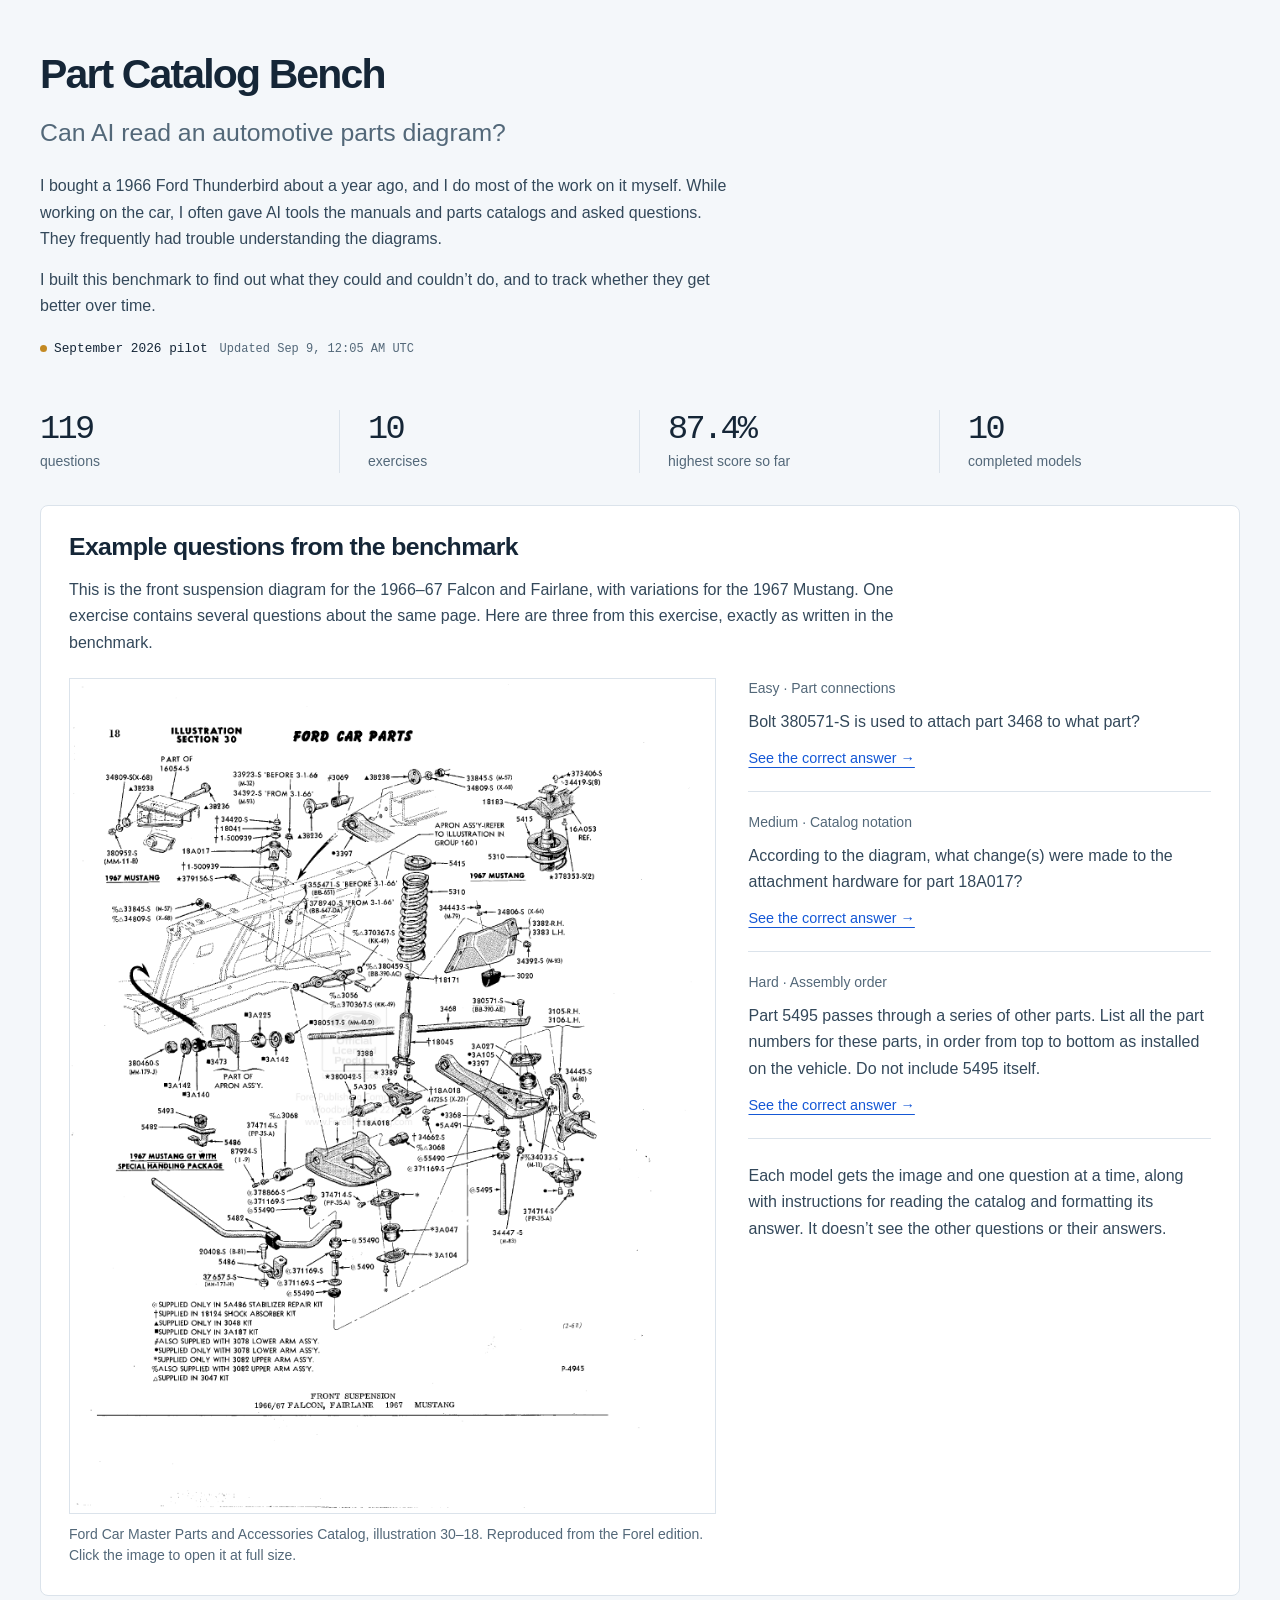
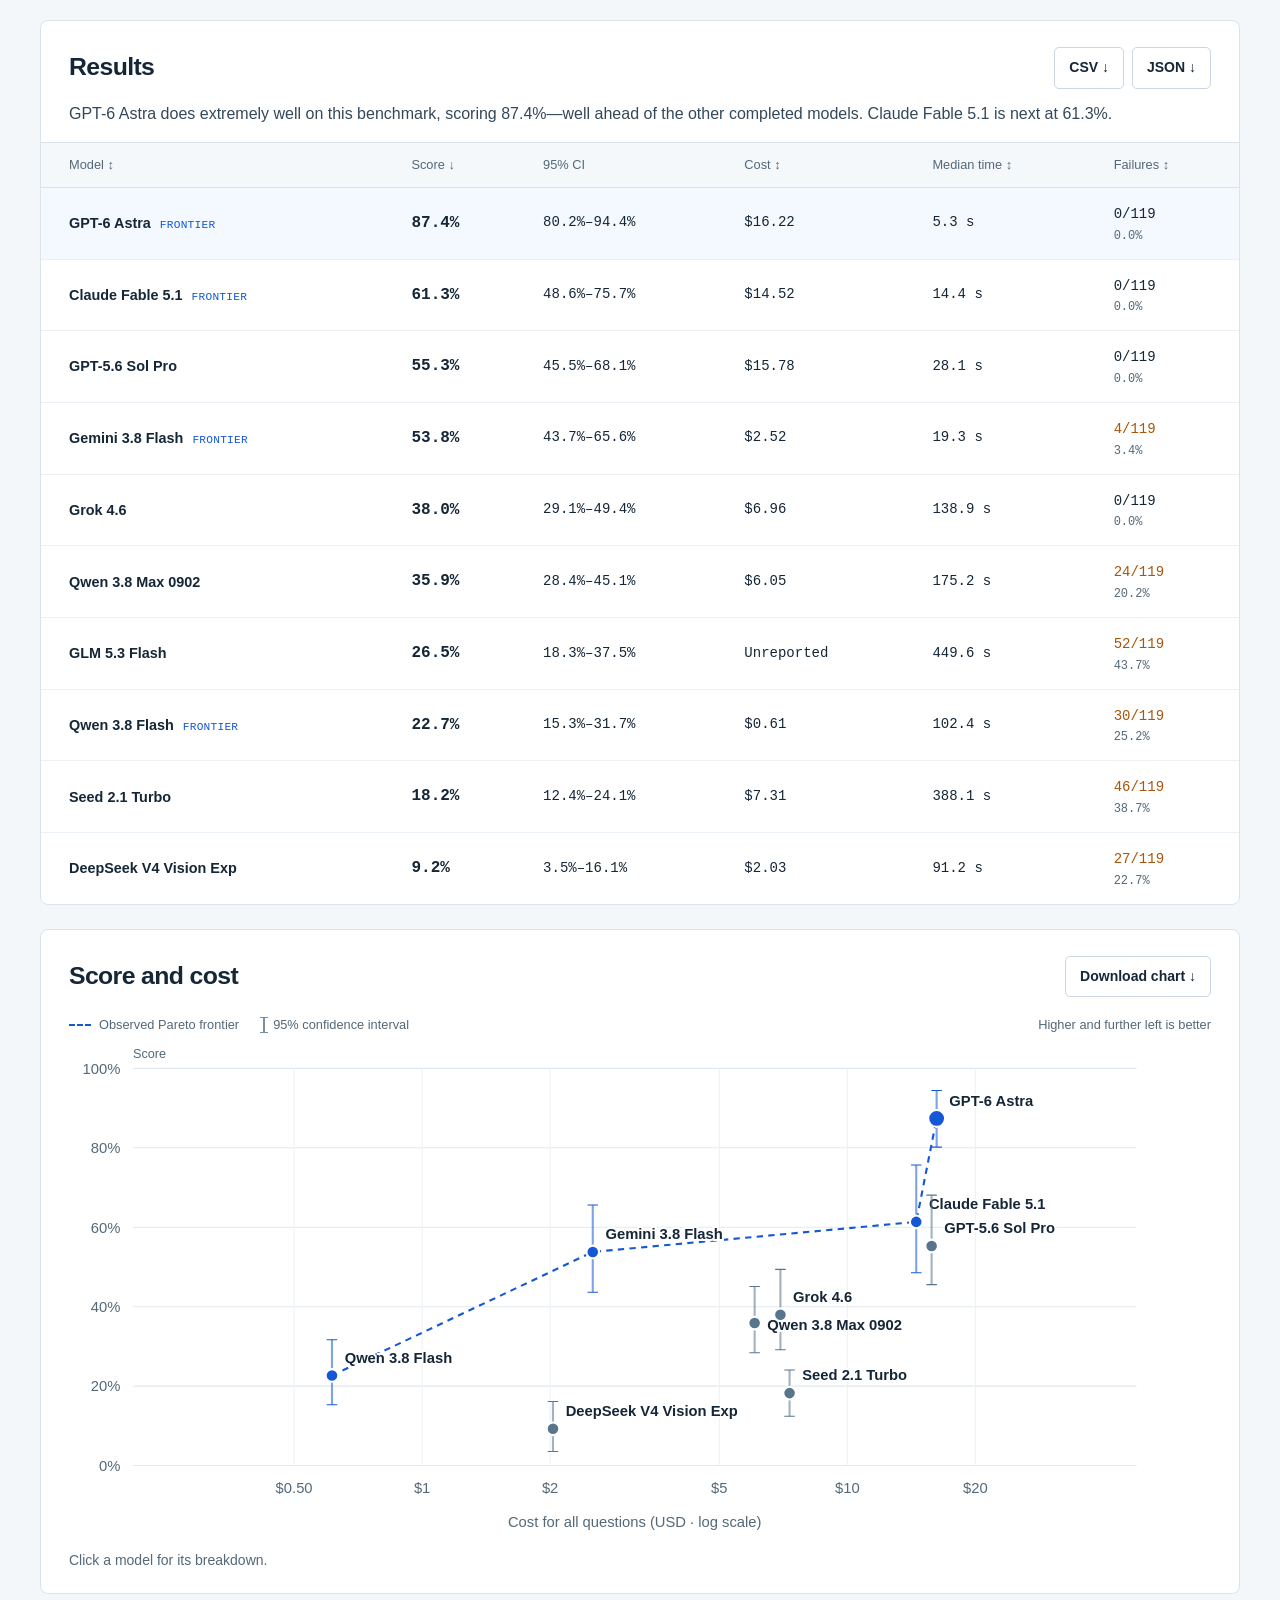
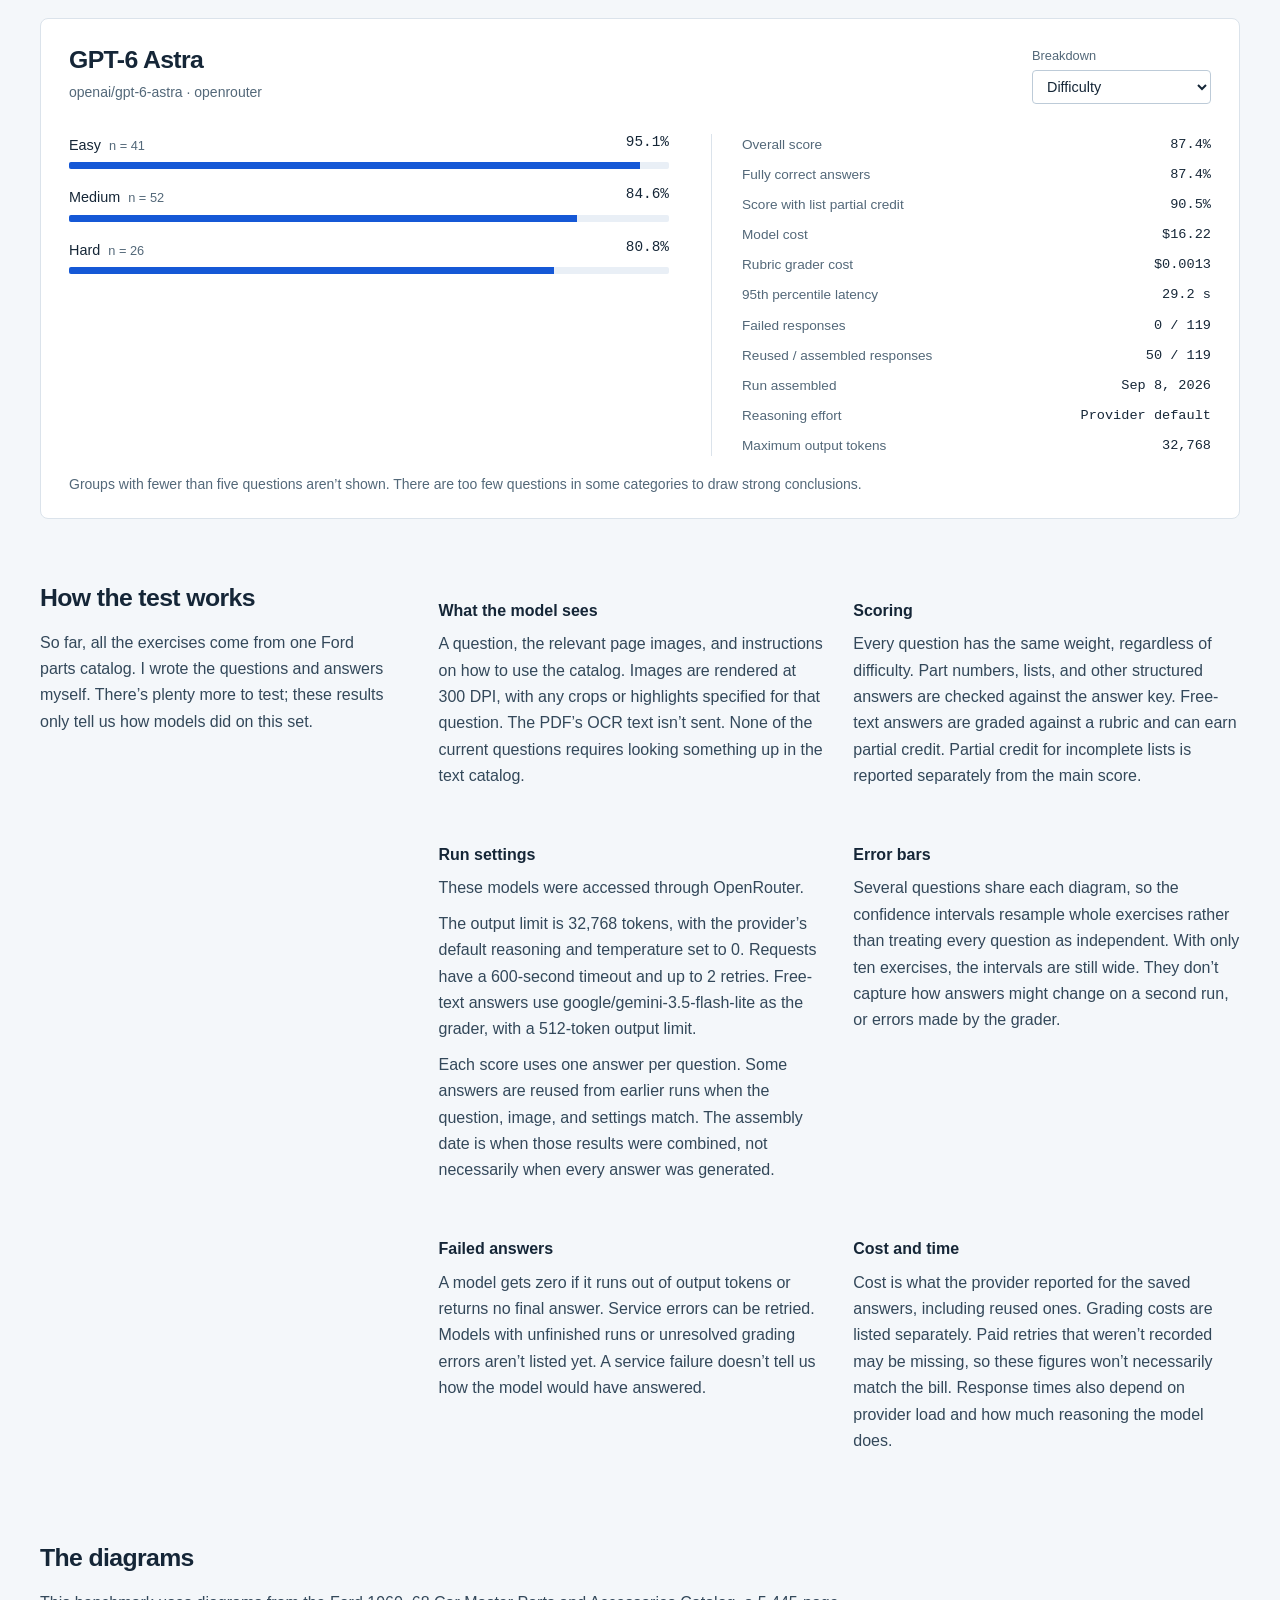
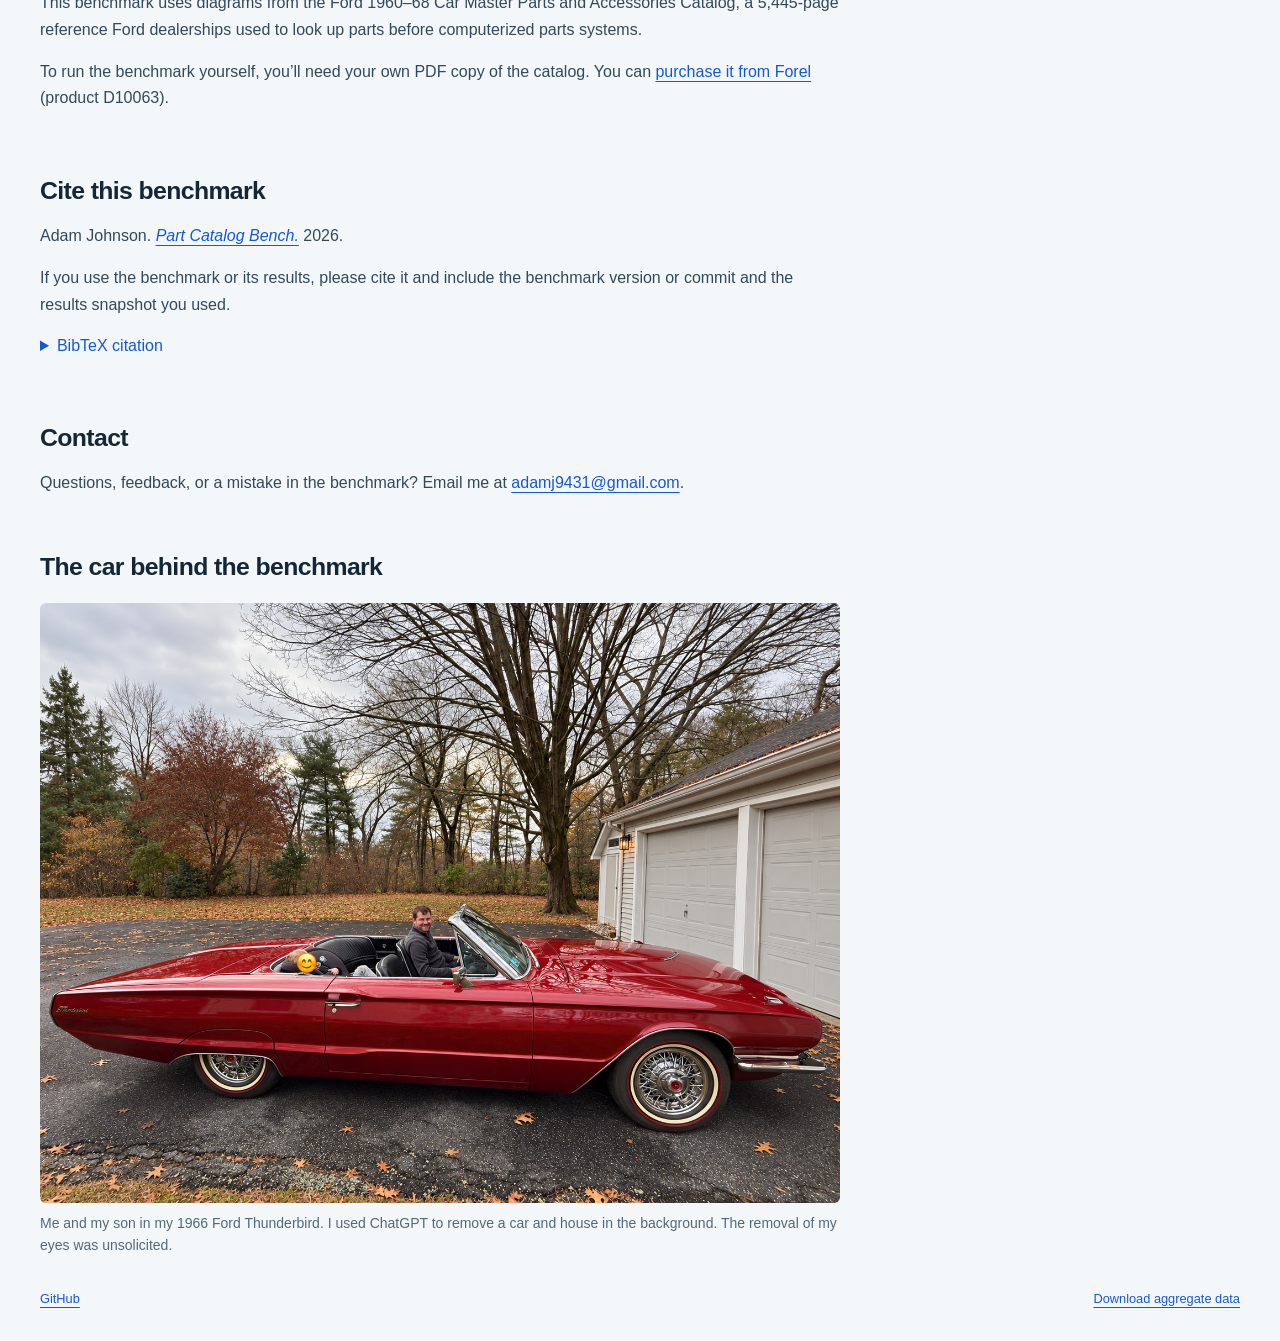
==== site/index.html @ f0381966 "Initial public-safe benchmark, three-question demo, and results site" ====
<!doctype html>
<html lang="en">
<head>
  <meta charset="utf-8">
  <meta name="viewport" content="width=device-width, initial-scale=1">
  <meta name="description" content="Part Catalog Bench measures how AI models interpret automotive parts illustrations. Compare accuracy, cost, reliability, and reasoning skills.">
  <meta name="color-scheme" content="light">
  <title>Part Catalog Bench — Results</title>
  <meta property="og:type" content="website">
  <meta property="og:site_name" content="Part Catalog Bench">
  <meta property="og:title" content="Part Catalog Bench — AI diagram understanding">
  <meta property="og:description" content="How well can AI read automotive parts diagrams? Compare benchmark scores and costs.">
  <meta property="og:url" content="https://adamj9431.github.io/part-catalog-bench/">
  <meta property="og:image" content="https://adamj9431.github.io/part-catalog-bench/data/pareto-preview.png">
  <meta property="og:image:type" content="image/png">
  <meta property="og:image:width" content="1200">
  <meta property="og:image:height" content="630">
  <meta property="og:image:alt" content="Pareto chart comparing model scores and evaluation costs on Part Catalog Bench, with 95% confidence intervals.">
  <meta name="twitter:card" content="summary_large_image">
  <meta name="twitter:title" content="Part Catalog Bench — AI diagram understanding">
  <meta name="twitter:description" content="Compare AI performance on automotive parts diagrams.">
  <meta name="twitter:image" content="https://adamj9431.github.io/part-catalog-bench/data/pareto-preview.png">
  <meta name="twitter:image:alt" content="Pareto chart comparing benchmark scores and costs, with 95% confidence intervals.">
  <link rel="stylesheet" href="styles.css">
  <script src="app.js" defer></script>
</head>
<body>
  <a class="skip" href="#results">Skip to results</a>
  <main class="wrap">
    <section id="about" class="intro" aria-labelledby="title">
      <div><h1 id="title">Part Catalog Bench</h1>
      <p class="intro-subtitle">Can AI read an automotive parts diagram?</p>
      <p class="lede">I bought a 1966 Ford Thunderbird about a year ago, and I do most of the work on it myself. While working on the car, I often gave AI tools the manuals and parts catalogs and asked questions. They frequently had trouble understanding the diagrams.</p>
      <p class="lede">I built this benchmark to find out what they could and couldn’t do, and to track whether they get better over time.</p>
      <div class="release-stamp"><span class="status-dot"></span><span id="release">Pilot evaluation</span><small id="exported">Loading results…</small></div>
      </div>
    </section>
    <div id="load-error" class="error" role="alert" hidden></div>
    <noscript><p class="error">Enable JavaScript to explore the results, or <a href="data/results.csv">download the aggregate CSV</a>.</p></noscript>
    <section class="stats" aria-label="Evaluation overview">
      <div><span id="n-questions">—</span><p>questions</p></div>
      <div><span id="n-exercises">—</span><p>exercises</p></div>
      <div><span id="best-score">—</span><p>highest score so far</p></div>
      <div><span id="n-models">—</span><p>completed models</p></div>
    </section>
    <section id="example" class="panel example" aria-labelledby="example-title">
      <div class="section-top"><h2 id="example-title">Example questions from the benchmark</h2></div>
      <p class="example-intro">This is the front suspension diagram for the 1966–67 Falcon and Fairlane, with variations for the 1967 Mustang. One exercise contains several questions about the same page. Here are three from this exercise, exactly as written in the benchmark.</p>
      <div class="example-grid">
        <figure>
          <a href="assets/falcon-suspension.png" target="_blank" rel="noopener"><img src="assets/falcon-suspension.png" alt="Ford illustration 30–18: an exploded front suspension diagram with part-number labels, hardware changes, and separate Mustang details. Open the full-size image to read the labels." width="1538" height="1986"></a>
          <figcaption>Ford Car Master Parts and Accessories Catalog, illustration 30–18. Reproduced from the Forel edition. Click the image to open it at full size.</figcaption>
        </figure>
        <div class="example-questions">
          <article><p class="question-label">Easy · Part connections</p><p class="example-question" data-example-question="q06">Bolt 380571-S is used to attach part 3468 to what part?</p><a class="answer-link" href="answer.html?example=attachment">See the correct answer →</a></article>
          <article><p class="question-label">Medium · Catalog notation</p><p class="example-question" data-example-question="q02">According to the diagram, what change(s) were made to the attachment hardware for part 18A017?</p><a class="answer-link" href="answer.html?example=hardware">See the correct answer →</a></article>
          <article><p class="question-label">Hard · Assembly order</p><p class="example-question" data-example-question="q01">Part 5495 passes through a series of other parts. List all the part numbers for these parts, in order from top to bottom as installed on the vehicle. Do not include 5495 itself.</p><a class="answer-link" href="answer.html?example=assembly">See the correct answer →</a></article>
          <p class="example-note">Each model gets the image and one question at a time, along with instructions for reading the catalog and formatting its answer. It doesn’t see the other questions or their answers.</p>
        </div>
      </div>
    </section>
    <section id="results" class="panel" aria-labelledby="results-title">
      <div class="section-top"><div><h2 id="results-title">Results</h2></div><div class="downloads"><a class="button" href="data/results.csv" download>CSV ↓</a><a class="button" href="data/results.json" download>JSON ↓</a></div></div>
      <p class="caption table-help">GPT-6 Astra does extremely well on this benchmark, scoring 87.4%—well ahead of the other completed models. Claude Fable 5.1 is next at 61.3%.</p>
      <div class="table-scroll"><table><caption class="sr-only">Model performance, cost, and reliability</caption><thead><tr>
        <th scope="col" aria-sort="none"><button data-sort="model">Model ↕</button></th>
        <th scope="col" aria-sort="descending"><button data-sort="score">Score ↓</button></th>
        <th scope="col">95% CI</th>
        <th scope="col" aria-sort="none"><button data-sort="cost_usd">Cost ↕</button></th>
        <th scope="col" aria-sort="none"><button data-sort="median_seconds">Median time ↕</button></th>
        <th scope="col" aria-sort="none"><button data-sort="failed_responses">Failures ↕</button></th>
      </tr></thead><tbody id="leaderboard"></tbody></table></div>
    </section>
    <section class="panel chart-panel" aria-labelledby="chart-title">
      <div class="section-top"><div><h2 id="chart-title">Score and cost</h2></div><button id="download-chart" class="button" disabled>Download chart ↓</button></div>
      <div class="chart-key"><span><i class="key-line"></i> Observed Pareto frontier</span><span><i class="key-ci"></i> 95% confidence interval</span><span class="chart-hint">Higher and further left is better</span></div>
      <div id="chart" class="chart" aria-live="polite"></div>
      <p class="caption">Click a model for its breakdown.</p>
    </section>
    <section id="model-detail" class="panel detail" aria-labelledby="detail-title" hidden>
      <div class="section-top"><div><h2 id="detail-title"></h2><p id="model-id" class="caption"></p></div><label class="select-label">Breakdown<select id="breakdown"><option value="by_difficulty">Difficulty</option><option value="by_category">Question category</option></select></label></div>
      <div class="detail-grid"><div id="bars" aria-live="polite"></div><div class="detail-meta"><dl id="model-metrics"></dl></div></div>
      <p class="caption">Groups with fewer than five questions aren’t shown. There are too few questions in some categories to draw strong conclusions.</p>
    </section>
    <section id="methodology" class="methodology" aria-labelledby="method-title">
      <div><h2 id="method-title">How the test works</h2><p>So far, all the exercises come from one Ford parts catalog. I wrote the questions and answers myself. There’s plenty more to test; these results only tell us how models did on this set.</p></div>
      <div class="method-cards">
        <article><h3>What the model sees</h3><p>A question, the relevant page images, and instructions on how to use the catalog. Images are rendered at 300 DPI, with any crops or highlights specified for that question. The PDF’s OCR text isn’t sent. None of the current questions requires looking something up in the text catalog.</p></article>
        <article><h3>Scoring</h3><p>Every question has the same weight, regardless of difficulty. Part numbers, lists, and other structured answers are checked against the answer key. Free-text answers are graded against a rubric and can earn partial credit. Partial credit for incomplete lists is reported separately from the main score.</p></article>
        <article><h3>Run settings</h3><p>These models were accessed through OpenRouter.</p><p id="protocol">Loading run settings…</p><p>Each score uses one answer per question. Some answers are reused from earlier runs when the question, image, and settings match. The assembly date is when those results were combined, not necessarily when every answer was generated.</p></article>
        <article><h3>Error bars</h3><p>Several questions share each diagram, so the confidence intervals resample whole exercises rather than treating every question as independent. With only ten exercises, the intervals are still wide. They don’t capture how answers might change on a second run, or errors made by the grader.</p></article>
        <article><h3>Failed answers</h3><p>A model gets zero if it runs out of output tokens or returns no final answer. Service errors can be retried. Models with unfinished runs or unresolved grading errors aren’t listed yet. A service failure doesn’t tell us how the model would have answered.</p></article>
        <article><h3>Cost and time</h3><p>Cost is what the provider reported for the saved answers, including reused ones. Grading costs are listed separately. Paid retries that weren’t recorded may be missing, so these figures won’t necessarily match the bill. Response times also depend on provider load and how much reasoning the model does.</p></article>
      </div>
    </section>
    <section id="catalog" class="diagrams-section" aria-labelledby="catalog-title">
      <h2 id="catalog-title">The diagrams</h2>
      <p>This benchmark uses diagrams from the Ford 1960–68 Car Master Parts and Accessories Catalog, a 5,445-page reference Ford dealerships used to look up parts before computerized parts systems.</p>
      <p>To run the benchmark yourself, you’ll need your own PDF copy of the catalog. You can <a href="https://www.forelpublishing.com/clickbank/index.html" target="_blank" rel="noopener noreferrer">purchase it from Forel</a> (product D10063).</p>
    </section>
    <section id="citation" class="citation-section" aria-labelledby="citation-title">
      <h2 id="citation-title">Cite this benchmark</h2>
      <p>Adam Johnson. <a href="https://github.com/adamj9431/part-catalog-bench"><em>Part Catalog Bench.</em></a> 2026.</p>
      <p>If you use the benchmark or its results, please cite it and include the benchmark version or commit and the results snapshot you used.</p>
      <details class="citation-details">
        <summary>BibTeX citation</summary>
        <pre><code id="citation-bibtex">@misc{johnson2026partcatalogbench,
  author = {Johnson, Adam},
  title = {{Part Catalog Bench}},
  year = {2026},
  howpublished = {AI benchmark},
  url = {https://github.com/adamj9431/part-catalog-bench},
  note = {Pilot benchmark}
}</code></pre>
        <div class="citation-actions"><button id="copy-citation" class="button" hidden>Copy BibTeX</button><a class="button" href="citation.bib" download>Download .bib</a><span id="citation-status" role="status"></span></div>
      </details>
    </section>
    <section id="contact" class="contact-section" aria-labelledby="contact-title">
      <h2 id="contact-title">Contact</h2>
      <p>Questions, feedback, or a mistake in the benchmark? Email me at <a href="mailto:adamj9431@gmail.com">adamj9431@gmail.com</a>.</p>
    </section>
    <section id="the-car" class="car-section" aria-labelledby="car-title">
      <h2 id="car-title">The car behind the benchmark</h2>
      <figure class="owner-photo">
        <a href="assets/thunderbird-owner.png" target="_blank" rel="noopener"><img src="assets/thunderbird-owner.png" alt="The benchmark’s creator and his son in his red 1966 Ford Thunderbird convertible, parked beside a garage. This photo was edited with AI." width="1448" height="1086" loading="lazy"></a>
        <figcaption>Me and my son in my 1966 Ford Thunderbird. I used ChatGPT to remove a car and house in the background. The removal of my eyes was unsolicited.</figcaption>
      </figure>
    </section>
    <footer><a href="https://github.com/adamj9431/part-catalog-bench">GitHub</a><a href="data/results.json" download>Download aggregate data</a></footer>
  </main>
</body>
</html>
---- site/styles.css ----
:root{--ink:#152637;--body:#33485a;--muted:#536879;--blue:#1558d6;--line:#dbe3eb;--paper:#f4f7fa;--navy:#101f30;--mono:ui-monospace,SFMono-Regular,Consolas,monospace;font-family:Inter,ui-sans-serif,-apple-system,BlinkMacSystemFont,"Segoe UI",sans-serif;color:var(--ink);background:var(--paper);font-size:16px;line-height:1.55}
*{box-sizing:border-box}body{margin:0}a{color:var(--blue);text-underline-offset:4px}button,select{font:inherit}button,a,select{-webkit-tap-highlight-color:transparent}button{cursor:pointer}button:disabled{cursor:default;opacity:.5}button:focus-visible,a:focus-visible,select:focus-visible,[tabindex]:focus-visible{outline:3px solid #eb9f24;outline-offset:4px}html{scroll-behavior:smooth;scroll-padding-top:2rem}.wrap{width:min(1200px,calc(100% - 80px));margin:auto}.masthead{background:var(--navy);color:white;border-bottom:4px solid var(--blue)}.masthead-inner{display:flex;justify-content:space-between;align-items:center;min-height:82px;gap:24px}.brand{color:white;text-decoration:none;font-size:1.1rem;font-weight:650;display:flex;align-items:center;gap:12px}.brand-mark{border:1px solid #66839a;font:600 .85rem var(--mono);padding:7px;color:#c9ddf2;letter-spacing:-.04em}nav{display:flex;gap:28px}nav a{color:#d6e2ed;font-size:.9rem;text-decoration:none}nav a:hover{color:white;text-decoration:underline}.intro{display:flex;justify-content:space-between;align-items:flex-end;gap:30px;padding:52px 0 26px}.eyebrow{font:600 .75rem var(--mono);letter-spacing:.12em;color:var(--blue);margin:0 0 10px}h1{font-size:clamp(2rem,3.8vw,3.1rem);line-height:1.12;letter-spacing:-.045em;margin:0 0 18px;font-weight:650}h2{font-size:1.55rem;line-height:1.25;letter-spacing:-.025em;margin:0;font-weight:650}h3{font-size:1rem;margin:0 0 8px}.lede{max-width:700px;margin:0}.release-stamp{flex:none;font:500 .8rem var(--mono);border-left:1px solid var(--line);padding-left:24px;max-width:235px}.release-stamp small{display:block;margin-top:7px;color:var(--muted);font:inherit;font-size:.75rem}.status-dot{display:inline-block;width:7px;height:7px;background:#c38922;margin-right:7px;border-radius:50%}.scope-note{display:flex;gap:12px;font-size:.875rem;align-items:baseline;border-block:1px solid #d9e2ec;padding:12px 0;color:var(--muted)}.scope-note strong{white-space:nowrap;color:var(--ink)}.stats{display:grid;grid-template-columns:repeat(4,1fr);padding:28px 0 32px}.stats>div{border-right:1px solid var(--line);padding-left:28px}.stats>div:first-child{padding-left:0}.stats>div:last-child{border:0}.stats span{font:500 2.1rem var(--mono);letter-spacing:-.08em}.stats p{font-size:.875rem;color:var(--muted);margin:3px 0 0}.panel{background:white;border:1px solid var(--line);border-radius:8px;margin-bottom:24px;overflow:hidden}.section-top{padding:26px 28px 10px;display:flex;justify-content:space-between;align-items:center;gap:20px}.section-top .eyebrow{margin-bottom:6px}.button{display:inline-flex;align-items:center;justify-content:center;text-decoration:none;color:var(--ink);font-size:.875rem;font-weight:550;padding:9px 14px;background:white;border:1px solid #cbd7e2;border-radius:5px;white-space:nowrap}.button:hover{background:#eef4fc;border-color:#9cb1c6}.downloads{display:flex;gap:8px}.caption{margin:10px 28px 22px}.chart-key{display:flex;gap:24px;align-items:center;margin:8px 28px 0;font-size:.8rem;color:var(--muted);flex-wrap:wrap}.chart-key>span{display:flex;gap:8px;align-items:center}.chart-hint{margin-left:auto}.key-line{width:22px;border-top:2px dashed var(--blue)}.key-ci{width:2px;height:16px;background:#7b8f9f;position:relative}.key-ci:before,.key-ci:after{content:"";position:absolute;left:-3px;width:8px;border-top:1px solid #7b8f9f}.key-ci:after{bottom:0}.chart{padding:8px 18px 0;min-height:320px}.chart svg{width:100%;height:auto;display:block}.table-scroll{overflow-x:auto}table{border-collapse:collapse;width:100%;font-size:.9rem;text-align:left;white-space:nowrap}th{background:#f5f8fb;color:var(--muted);font-weight:500;font-size:.8rem;padding:12px 18px;border-block:1px solid var(--line)}th:first-child,td:first-child{padding-left:28px}th button{font-size:inherit;font-weight:inherit;border:0;background:none;padding:0;color:inherit}td{padding:16px 18px;border-bottom:1px solid #eaf0f5;font-variant-numeric:tabular-nums}tbody tr:last-child td{border-bottom:0}tbody tr:hover,tbody tr.selected{background:#f4f8ff}td:not(:first-child){font-family:var(--mono);font-size:.875rem}td.score{font-weight:700;font-size:1rem}td small{font:.75rem var(--mono);color:var(--muted);display:block;margin-top:3px}.model-button{border:0;background:none;color:var(--ink);text-align:left;padding:0;font-weight:650;font-size:.9rem}.frontier-tag{display:inline-block;color:var(--blue);font:500 .7rem var(--mono);margin-left:9px;letter-spacing:.02em}.failure{color:#a7560b}.table-help{margin-top:2px;margin-bottom:15px}.select-label{display:grid;gap:4px;font-size:.8rem;color:var(--muted)}select{border:1px solid #bdcbd8;padding:7px 30px 7px 10px;background:white;color:var(--ink);border-radius:4px;font-size:.9rem}.detail .section-top .caption{margin:6px 0 0}.detail-grid{display:grid;grid-template-columns:1.2fr 1fr;gap:42px;padding:20px 28px 8px}.bar-row{margin:0 0 17px}.bar-label{display:flex;justify-content:space-between;font-size:.9rem;margin-bottom:6px}.bar-label small{color:var(--muted);font-size:.8rem;margin-left:8px}.bar-label strong{font:500 .9rem var(--mono)}.bar-track{height:7px;background:#e9eff6;border-radius:2px;overflow:hidden}.bar-fill{height:100%;background:var(--blue)}.detail-meta{border-left:1px solid var(--line);padding-left:30px}dl{margin:0;display:grid;grid-template-columns:1fr auto;gap:9px 18px;font-size:.85rem}dt{color:var(--muted)}dd{margin:0;text-align:right;font-family:var(--mono);overflow-wrap:anywhere}dd.long{font-size:.75rem;max-width:240px}.methodology{display:grid;grid-template-columns:1fr 2.3fr;gap:50px;padding:40px 0}.methodology>div>p:not(.eyebrow){}.method-cards{display:grid;grid-template-columns:1fr 1fr;gap:28px}.method-cards article{border-top:1px solid #bccbda;padding-top:16px}.method-number{font:.75rem var(--mono);color:var(--blue);display:block;margin-bottom:9px}.method-cards p{margin:0 0 9px}.catalog-panel{display:flex;align-items:center;justify-content:space-between;gap:48px;background:var(--navy);padding:32px;border-radius:6px;color:#fff;margin:16px 0 30px}.catalog-panel p{max-width:710px;color:#c4d1dd;font-size:.9rem}.catalog-panel .eyebrow{color:#89b5ff}.catalog-panel .button{flex:none;background:transparent;color:white;border-color:#5f7890;white-space:normal}.catalog-panel .button:hover{background:#23405c}footer{display:flex;justify-content:space-between;gap:20px;font-size:.8rem;color:var(--muted);padding:0 0 32px}.error{background:#fff0ea;color:#853311;border:1px solid #efc4b0;padding:20px}.skip{position:absolute;left:10px;top:-80px;background:white;padding:12px;z-index:9}.skip:focus{top:10px}.sr-only{position:absolute;width:1px;height:1px;padding:0;margin:-1px;overflow:hidden;clip:rect(0,0,0,0);white-space:nowrap;border:0}[hidden]{display:none!important}
@media(max-width:900px){.wrap{width:calc(100% - 40px)}.intro{display:block;padding-top:34px}.release-stamp{border:0;padding:0;max-width:none;margin-top:22px}.release-stamp small{display:inline;margin-left:12px}.methodology{grid-template-columns:1fr}.methodology h2 br{display:none}.methodology>div>p{max-width:680px}.catalog-panel{display:block}.chart-hint{margin-left:0}.detail-grid{gap:24px}.detail-meta{padding-left:20px}}
@media(max-width:600px){.wrap{width:calc(100% - 28px)}.masthead-inner{flex-wrap:wrap;padding:16px 0;gap:12px}.brand{font-size:1rem}nav{gap:20px;width:100%}.scope-note{display:block}.scope-note strong{display:block;margin-bottom:4px}.stats{grid-template-columns:1fr 1fr;gap:22px}.stats>div{padding-left:16px}.stats>div:nth-child(odd){padding-left:0}.stats>div:nth-child(even){border:0}.stats p{font-size:.8rem}.section-top{padding:20px 16px 8px;align-items:flex-start;flex-wrap:wrap}.chart-key{margin:8px 16px;font-size:.75rem;gap:14px}.chart{padding:0 4px;min-height:0}.caption{margin:10px 16px 20px}.detail-grid{grid-template-columns:1fr;padding:14px 16px}.detail-meta{border-left:0;border-top:1px solid var(--line);padding:18px 0 0}.methodology{gap:20px;padding:20px 0}.method-cards{grid-template-columns:1fr}.catalog-panel{padding:24px}footer{display:block}footer a{display:inline-block;margin-top:10px}h2{font-size:1.3rem}}
.intro .lede+.lede{margin-top:14px}.intro{align-items:flex-start}.intro h1{font-size:clamp(2rem,3.2vw,2.6rem)}.release-stamp{margin-top:8px}.method-cards p{}.method-cards article{border-top:0}.example-intro{margin:4px 28px 22px;max-width:850px}.example-grid{display:grid;grid-template-columns:1.4fr 1fr;gap:32px;padding:0 28px 28px;align-items:start}.example figure{margin:0}.example img{width:100%;height:auto;display:block;border:1px solid var(--line);cursor:zoom-in}.example figcaption{margin-top:10px}.example-questions article{padding:20px 0;border-bottom:1px solid var(--line)}.example-questions article:first-child{padding-top:0}.question-label{font-size:.85rem;color:var(--muted);margin:0 0 9px}.example-question{margin:0}.example-note{margin-top:24px}
@media(max-width:700px){.example-grid{grid-template-columns:1fr;padding:0 16px 20px;gap:24px}.example-intro{margin:4px 16px 20px}nav{flex-wrap:wrap}.release-stamp{margin-top:20px}}
.answer-link{display:inline-block;margin-top:12px;font-size:.9rem}.answer-page{padding-block:28px 48px}.answer-page> a{font-size:.9rem}.answer-page .question-label{margin-top:28px}.answer-page h1{font-size:clamp(1.8rem,3vw,2.6rem);margin-bottom:12px}.answer-question{max-width:950px;margin:0 0 28px}.answer-layout{display:grid;grid-template-columns:minmax(0,1.7fr) minmax(280px,1fr);gap:30px;align-items:start}.answer-figure{min-width:0}.diagram-controls{display:flex;gap:10px;align-items:center;flex-wrap:wrap;margin-bottom:12px;font-size:.9rem}.diagram-controls .button{margin-left:auto}.diagram-scroll{max-height:85vh;overflow:auto;border:1px solid var(--line);background:white}.annotated-diagram{position:relative;width:100%}.annotated-diagram>img{width:100%;height:auto;display:block}.annotated-diagram>svg{position:absolute;inset:0;width:100%;height:100%;pointer-events:none}.annotated-diagram rect,.annotated-diagram polygon{fill:#ffcd2940;stroke:#b96b00;stroke-width:2}.diagram-marker{position:absolute;transform:translate(-50%,-50%);display:flex;align-items:center;justify-content:center;min-width:24px;height:24px;padding:0 4px;border-radius:4px;background:#fff5cc;border:1px solid #9e6000;color:#714300;font:700 12px var(--mono);text-decoration:none;box-shadow:0 0 0 2px white}.answer-figure .caption{margin:12px 0}.answer-explanation{background:white;border:1px solid var(--line);padding:24px;border-radius:6px}.answer-explanation h2{font-size:1.2rem;margin-bottom:12px}.correct-answer{margin-bottom:28px}.answer-number{font:600 1.6rem var(--mono);margin:10px 0}.correct-answer ul{padding-left:20px}.correct-answer li{margin-block:8px}.answer-part-list{padding-left:32px;font:500 .95rem var(--mono);columns:2;column-gap:30px}.answer-part-list li{break-inside:avoid;margin:0 0 8px}.answer-note{}.answer-step{border-top:1px solid var(--line);padding-top:16px;margin-top:16px;scroll-margin-top:24px}.answer-step:target{background:#fff8dd;outline:8px solid #fff8dd}.answer-step h3{display:flex;gap:9px;align-items:baseline;font-size:.95rem}.step-label{flex:none;font:700 .75rem var(--mono);padding:3px 5px;background:#fff5cc;color:#714300;border-radius:3px}.answer-step p{margin:8px 0 0}
@media(max-width:800px){.answer-layout{grid-template-columns:1fr}.answer-explanation{padding:20px}.diagram-scroll{max-height:75vh}.answer-part-list{columns:2}.diagram-controls .button{margin-left:0}}
.diagram-marker{background:rgb(255 245 204 / 50%);border-color:rgb(158 96 0 / 45%);box-shadow:none;opacity:.72;min-width:22px;height:22px;font-size:11px}
.diagram-marker:hover,.diagram-marker:focus-visible{opacity:1;background:#fff5cc}
.diagram-marker:focus-visible{outline:2px solid #714300;outline-offset:2px}
.diagram-leader{stroke:#b96b00;stroke-width:1;stroke-opacity:.65;stroke-dasharray:3 3;fill:none}
@media(prefers-reduced-motion:reduce){html{scroll-behavior:auto}}
.tone-blue{--region-color:#1767ad;--region-fill:#287ac526;--region-bg:#dceeff;--region-width:.85px}
.tone-orange{--region-color:#a94d08;--region-fill:#e9792026;--region-bg:#ffebd9;--region-width:.85px}
.tone-purple{--region-color:#8541a5;--region-fill:#a25ac526;--region-bg:#f2e4fa;--region-width:.85px}
.tone-green{--region-color:#16734f;--region-fill:#21966b20;--region-bg:#def4e9;--region-width:.85px}
.tone-teal{--region-color:#087b86;--region-fill:#1395a126;--region-bg:#dcf4f6;--region-width:.85px}
.tone-rose{--region-color:#b13d65;--region-fill:#d3537e26;--region-bg:#ffe4ed;--region-width:.85px}
.tone-ochre{--region-color:#8b6a00;--region-fill:#bea11a26;--region-bg:#fff3c5;--region-width:.85px}
.annotated-diagram .region-outline{fill:var(--region-fill,#ffcd2940);stroke:var(--region-color,#b96b00);stroke-width:var(--region-width,2px);stroke-linejoin:round}
.annotated-diagram .assembly-guide{stroke-width:.65px;stroke-opacity:.6}
.answer-part-name{display:block;font:400 .8rem/1.4 var(--sans, sans-serif);color:var(--muted);margin-top:2px}
.intro{display:block}
.intro-subtitle{font-size:clamp(1.2rem,2.2vw,1.55rem);line-height:1.35;margin:0 0 24px;color:var(--muted)}
.intro .release-stamp{border:0;padding:0;max-width:none;margin-top:22px}
.intro .release-stamp small{display:inline;margin-left:12px}
.car-section{padding:32px 0}
.diagrams-section,.contact-section,.citation-section{padding:24px 0;margin:16px 0 0}
.diagrams-section p,.contact-section p,.citation-section p{max-width:800px;margin:16px 0 0}
.citation-details{max-width:800px;margin-top:16px}
.citation-details summary{cursor:pointer;color:var(--blue);width:fit-content}
.citation-details pre{overflow-x:auto;padding:16px;background:white;border:1px solid var(--line);border-radius:6px;font:.85rem/1.6 var(--mono);color:var(--ink)}
.citation-actions{display:flex;align-items:center;flex-wrap:wrap;gap:12px}
#citation-status{font-size:.875rem;color:var(--muted)}
.citation-details summary:focus-visible{outline:3px solid #eb9f24;outline-offset:4px}
.car-section h2{margin-bottom:20px}
.owner-photo{margin:0;min-width:0;max-width:800px}
.owner-photo img{display:block;width:100%;height:auto;border-radius:6px}
.owner-photo figcaption{margin-top:10px}
.diagram-leader{stroke:var(--region-color,#b96b00);stroke-width:var(--region-width,1px)}
.diagram-marker[class*="tone-"]:not(.tone-default){color:var(--region-color);border-color:var(--region-color);background:color-mix(in srgb,var(--region-bg) 50%,transparent)}
.diagram-marker[class*="tone-"]:not(.tone-default):is(:hover,:focus-visible){background:var(--region-bg);outline-color:var(--region-color)}
.step-label[class*="tone-"]:not(.tone-default){color:var(--region-color);background:var(--region-bg)}

/* Shared text roles: use these across sections instead of local color/size overrides. */
h1,h2,h3{color:var(--ink)}
.lede,
.methodology>div>p:not(.eyebrow),
.method-cards p,
.example-intro,
.example-question,
.example-note,
.answer-question,
.answer-step p,
.diagrams-section p,
.contact-section p,
.citation-section p,
.table-help{color:var(--body);font-size:1rem;line-height:1.65}
.caption,
.example figcaption,
.owner-photo figcaption,
.answer-note,
.question-label{color:var(--muted);font-size:.875rem;line-height:1.55}
/* The results summary is body copy, even though it shares caption spacing. */
.caption.table-help{color:var(--body);font-size:1rem;line-height:1.65}
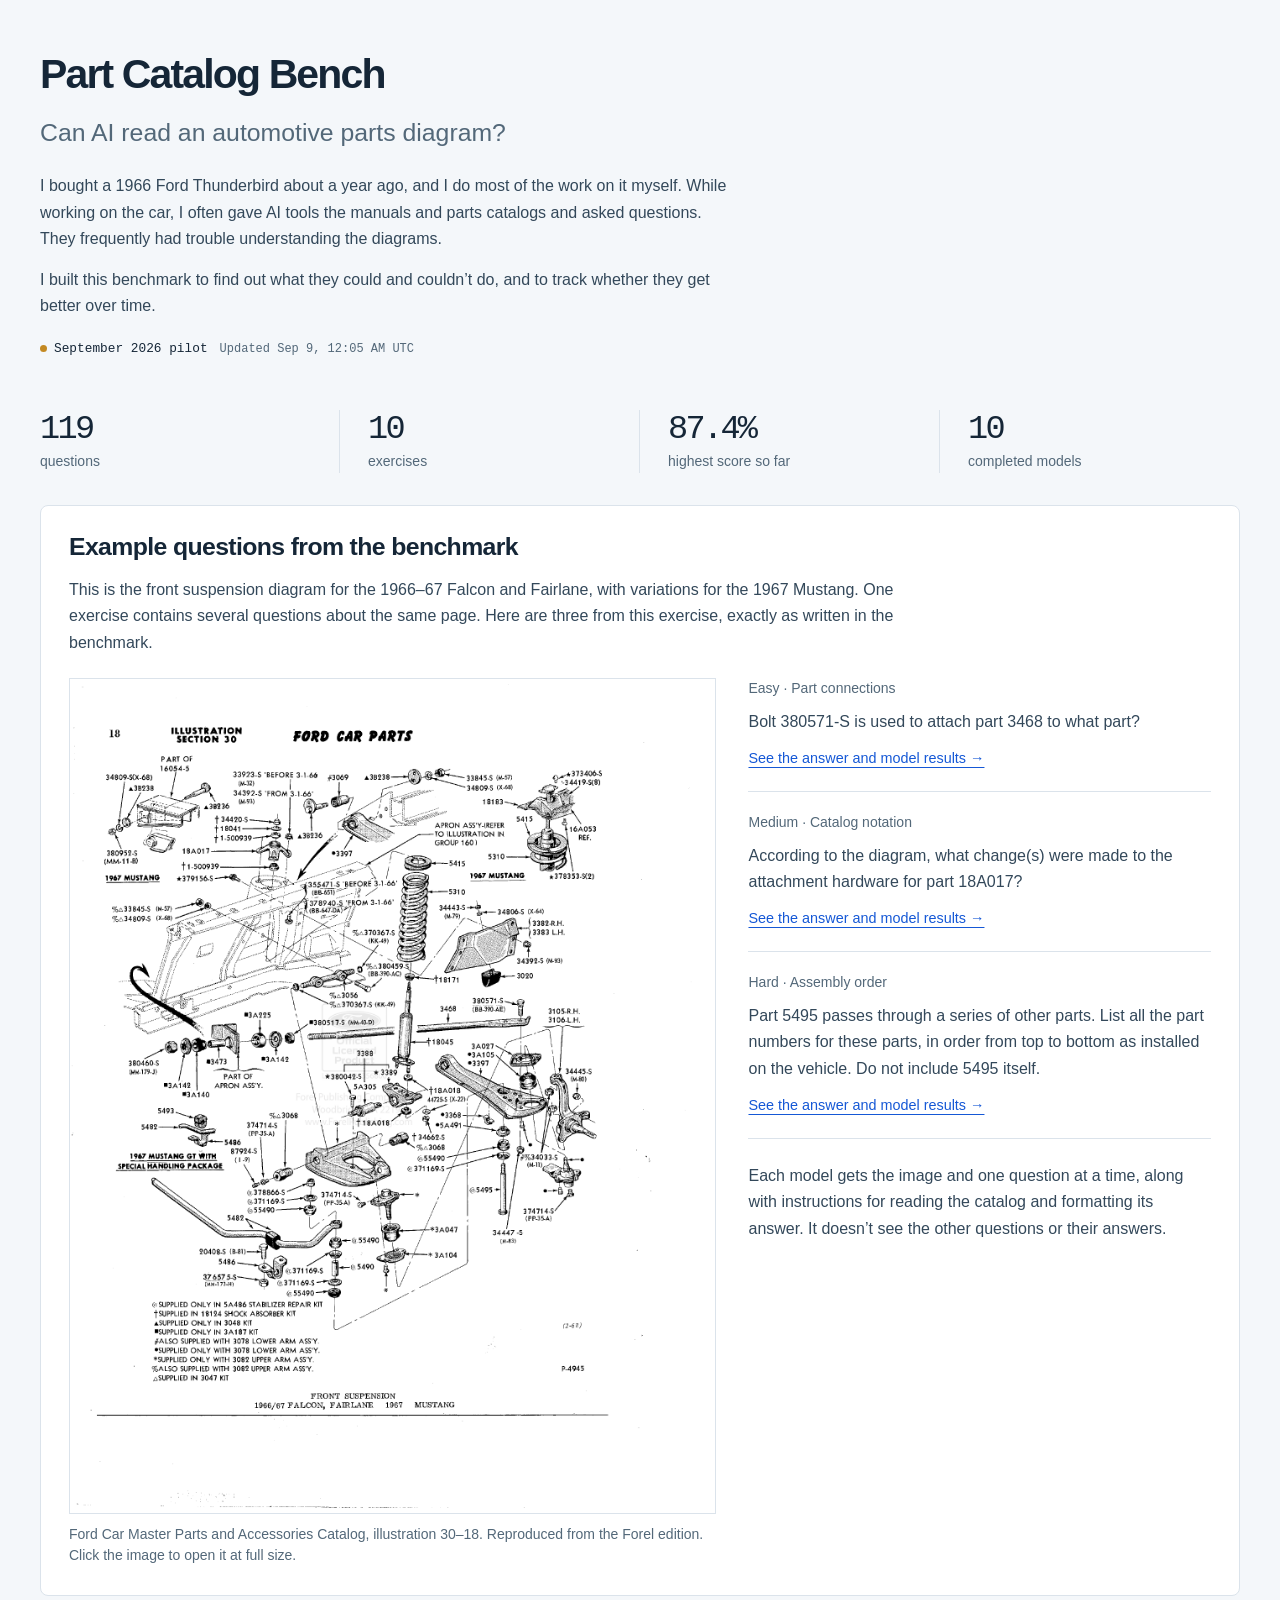
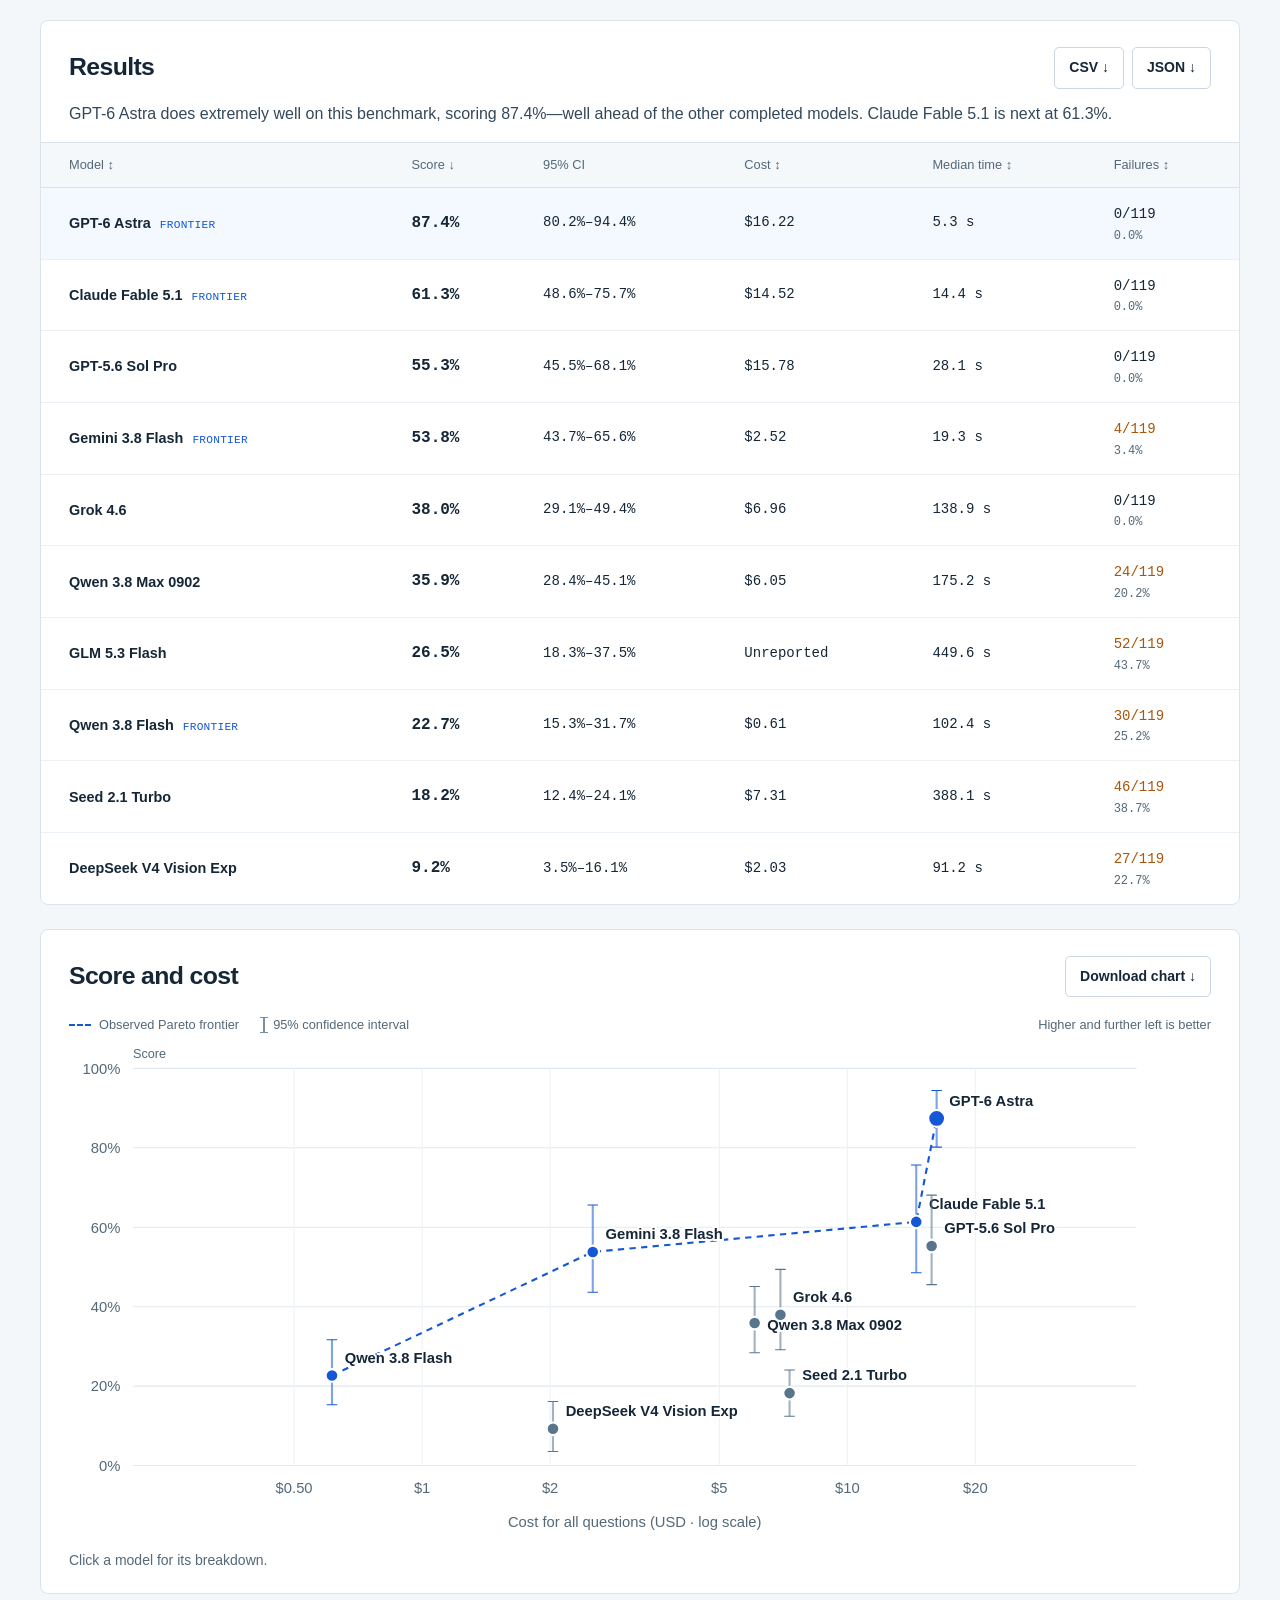
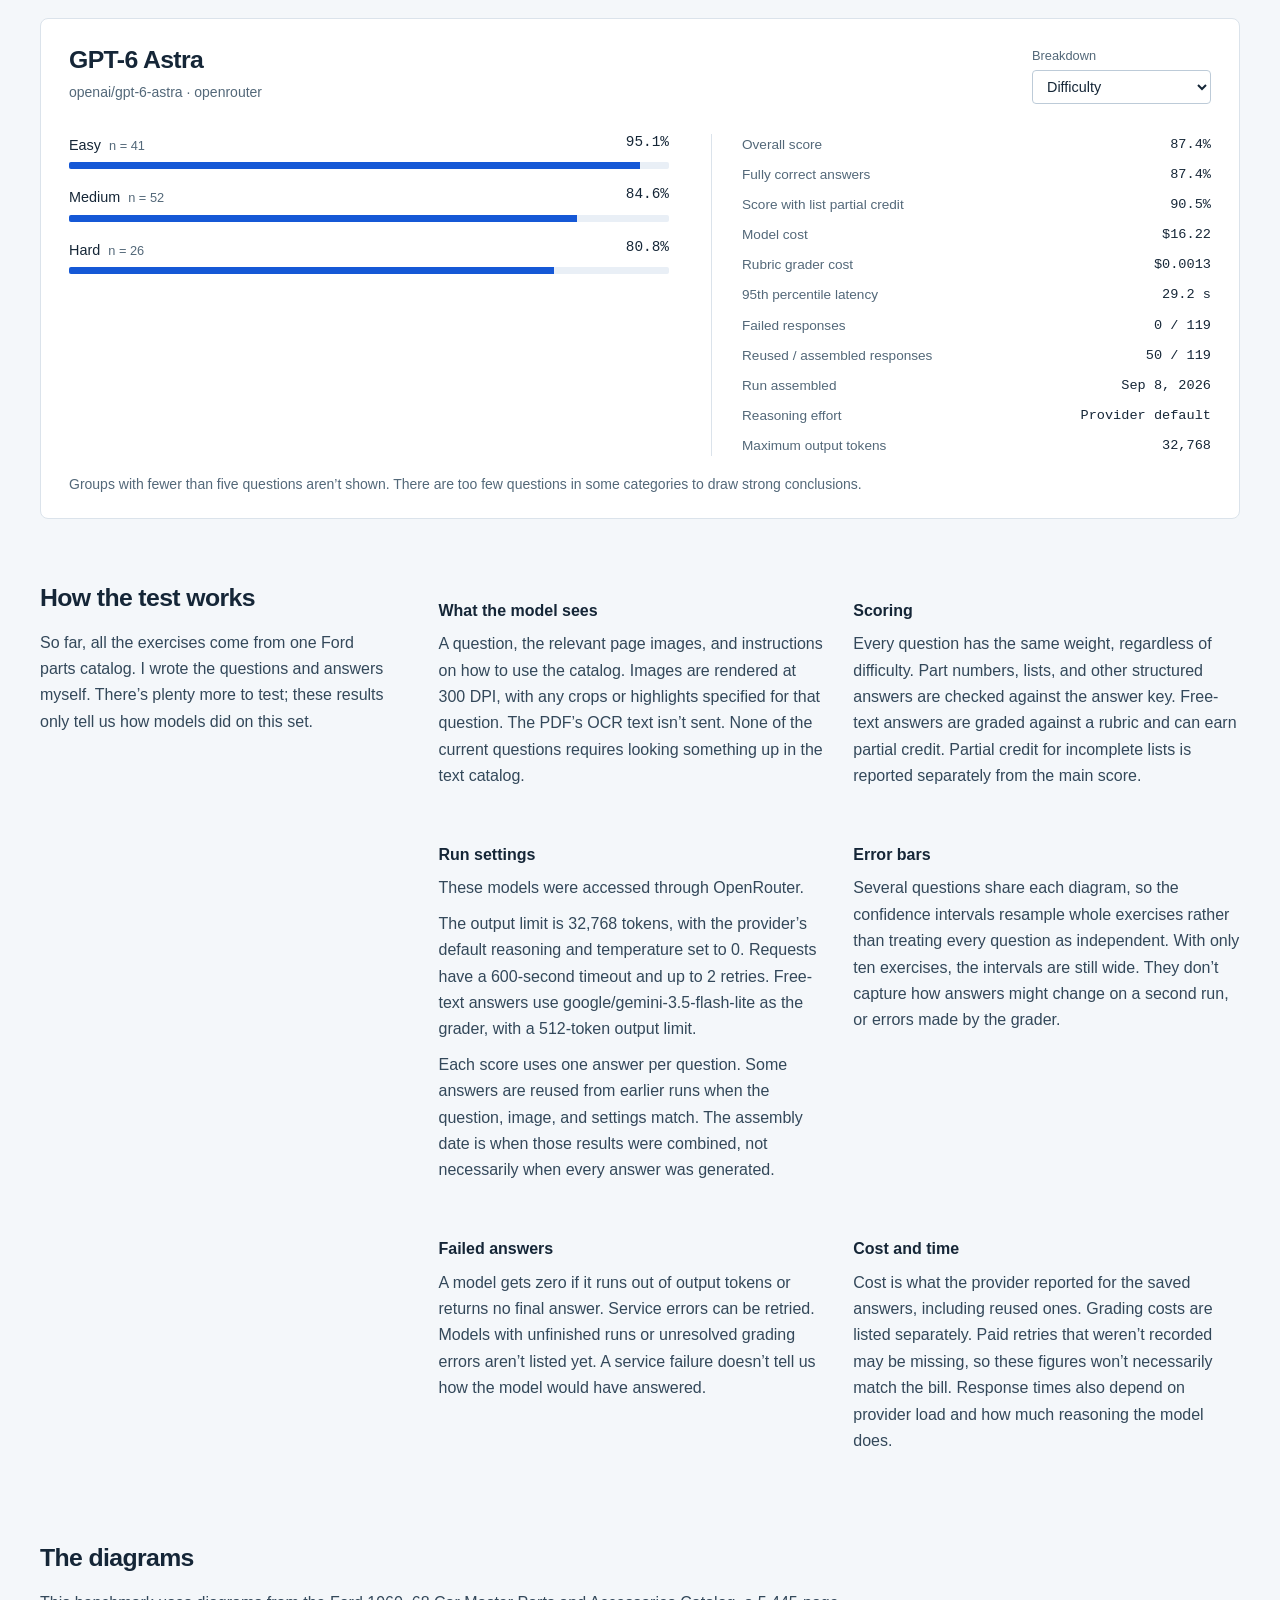
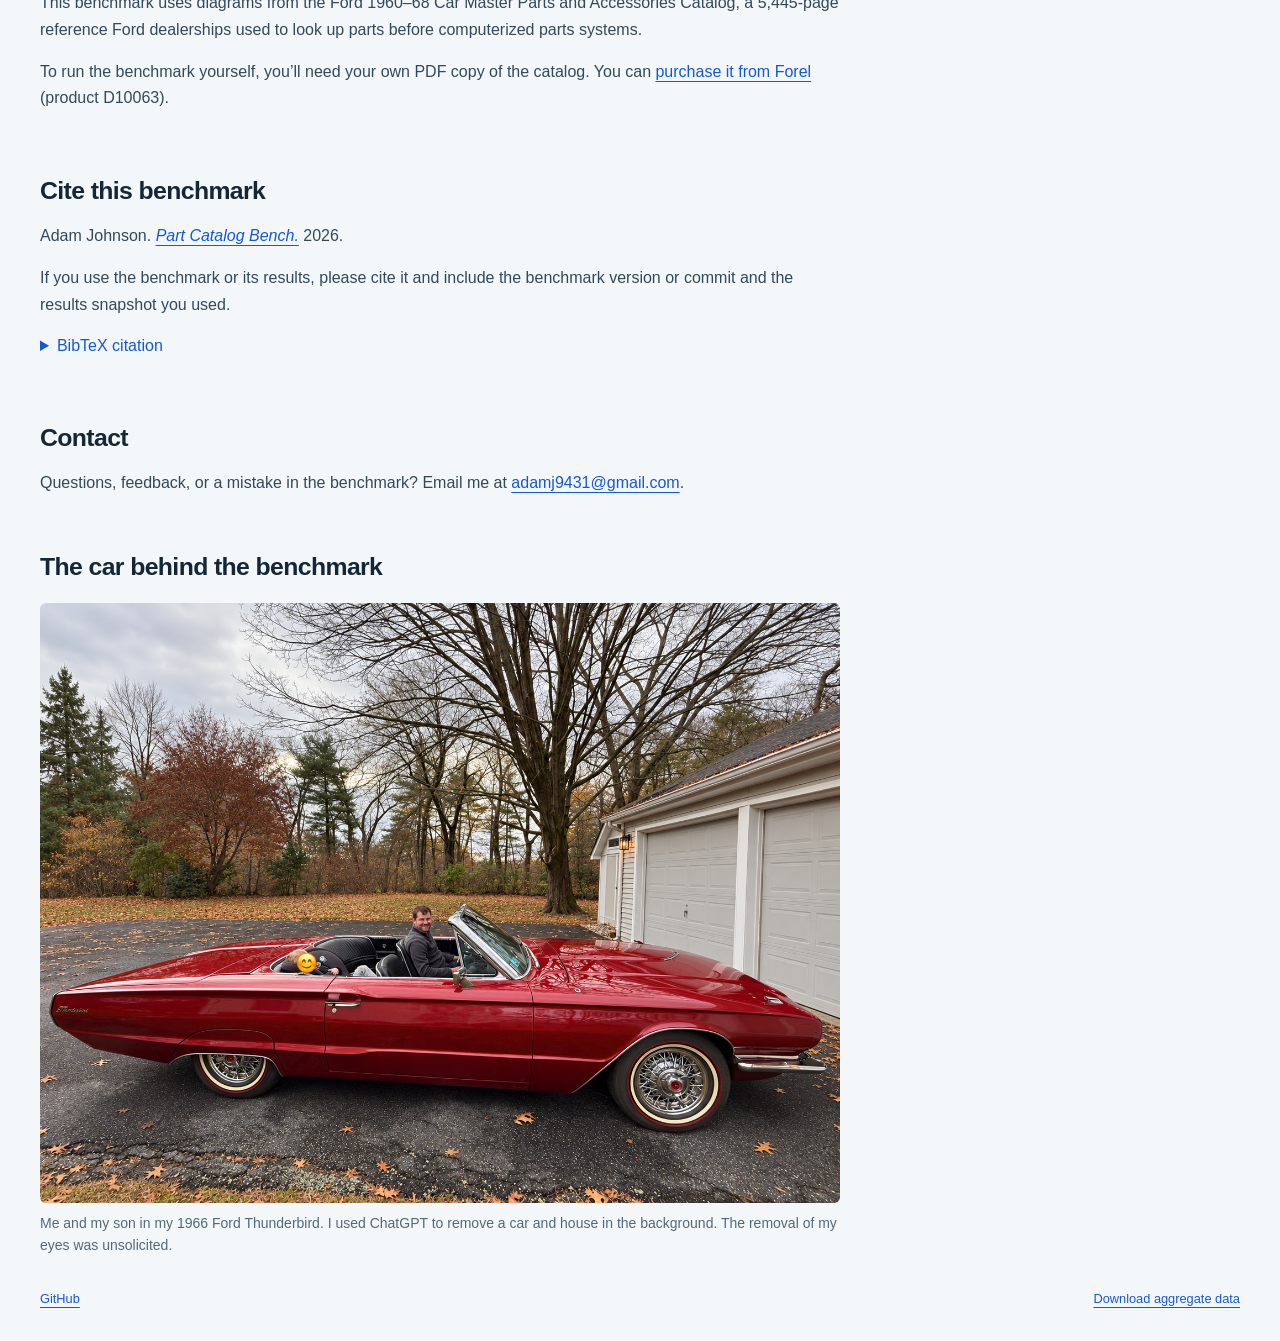
==== commit 0e204f78: "Show model performance on public example answer pages" ====
--- a/site/index.html
+++ b/site/index.html
@@ -52,9 +52,9 @@
           <figcaption>Ford Car Master Parts and Accessories Catalog, illustration 30–18. Reproduced from the Forel edition. Click the image to open it at full size.</figcaption>
         </figure>
         <div class="example-questions">
-          <article><p class="question-label">Easy · Part connections</p><p class="example-question" data-example-question="q06">Bolt 380571-S is used to attach part 3468 to what part?</p><a class="answer-link" href="answer.html?example=attachment">See the correct answer →</a></article>
-          <article><p class="question-label">Medium · Catalog notation</p><p class="example-question" data-example-question="q02">According to the diagram, what change(s) were made to the attachment hardware for part 18A017?</p><a class="answer-link" href="answer.html?example=hardware">See the correct answer →</a></article>
-          <article><p class="question-label">Hard · Assembly order</p><p class="example-question" data-example-question="q01">Part 5495 passes through a series of other parts. List all the part numbers for these parts, in order from top to bottom as installed on the vehicle. Do not include 5495 itself.</p><a class="answer-link" href="answer.html?example=assembly">See the correct answer →</a></article>
+          <article><p class="question-label">Easy · Part connections</p><p class="example-question" data-example-question="q06">Bolt 380571-S is used to attach part 3468 to what part?</p><a class="answer-link" href="answer.html?example=attachment">See the answer and model results →</a></article>
+          <article><p class="question-label">Medium · Catalog notation</p><p class="example-question" data-example-question="q02">According to the diagram, what change(s) were made to the attachment hardware for part 18A017?</p><a class="answer-link" href="answer.html?example=hardware">See the answer and model results →</a></article>
+          <article><p class="question-label">Hard · Assembly order</p><p class="example-question" data-example-question="q01">Part 5495 passes through a series of other parts. List all the part numbers for these parts, in order from top to bottom as installed on the vehicle. Do not include 5495 itself.</p><a class="answer-link" href="answer.html?example=assembly">See the answer and model results →</a></article>
           <p class="example-note">Each model gets the image and one question at a time, along with instructions for reading the catalog and formatting its answer. It doesn’t see the other questions or their answers.</p>
         </div>
       </div>
--- a/site/styles.css
+++ b/site/styles.css
@@ -64,3 +64,22 @@
 .question-label{color:var(--muted);font-size:.875rem;line-height:1.55}
 /* The results summary is body copy, even though it shares caption spacing. */
 .caption.table-help{color:var(--body);font-size:1rem;line-height:1.65}
+
+/* Per-question results are separate from the diagram and its gold explanation. */
+.example-model-results{margin-top:3rem;border-top:1px solid var(--line,#dce3eb);padding-top:2rem}
+.example-model-results>p,.example-model-row>p{color:var(--body);font-size:1rem;line-height:1.65}
+.example-model-row{padding:1.25rem 0;border-bottom:1px solid var(--line,#dce3eb)}
+.example-model-heading{display:flex;align-items:baseline;justify-content:space-between;gap:.75rem;flex-wrap:wrap}
+.example-model-heading h3{margin:0;font-size:1rem;color:var(--ink)}
+.example-model-row>p{margin:.6rem 0}
+.example-result{font-size:.875rem;font-weight:600;border-radius:4px;padding:.2rem .5rem;white-space:nowrap}
+.example-result.correct{color:#17613c;background:#eaf6ee}
+.example-result.partial{color:#795300;background:#fff4d6}
+.example-result.incorrect{color:#973331;background:#fdeeee}
+.example-result.incomplete{color:#485568;background:#edf0f4}
+.model-answer summary{cursor:pointer;color:var(--muted);font-size:.875rem;padding:.3rem 0}
+.model-answer summary:focus-visible{outline:2px solid #1558d6;outline-offset:3px}
+.model-answer-text{margin:.75rem 0;padding:.75rem 1rem;border-left:3px solid #ccd6e3;white-space:pre-wrap;overflow-wrap:anywhere;color:var(--body);font-size:1rem;line-height:1.65}
+.model-answer-path{padding-left:2rem;font-size:1rem;line-height:1.7}
+.model-answer-path span{margin-left:.75rem;color:var(--muted);font-size:.875rem}
+.model-answer-path code{overflow-wrap:anywhere}
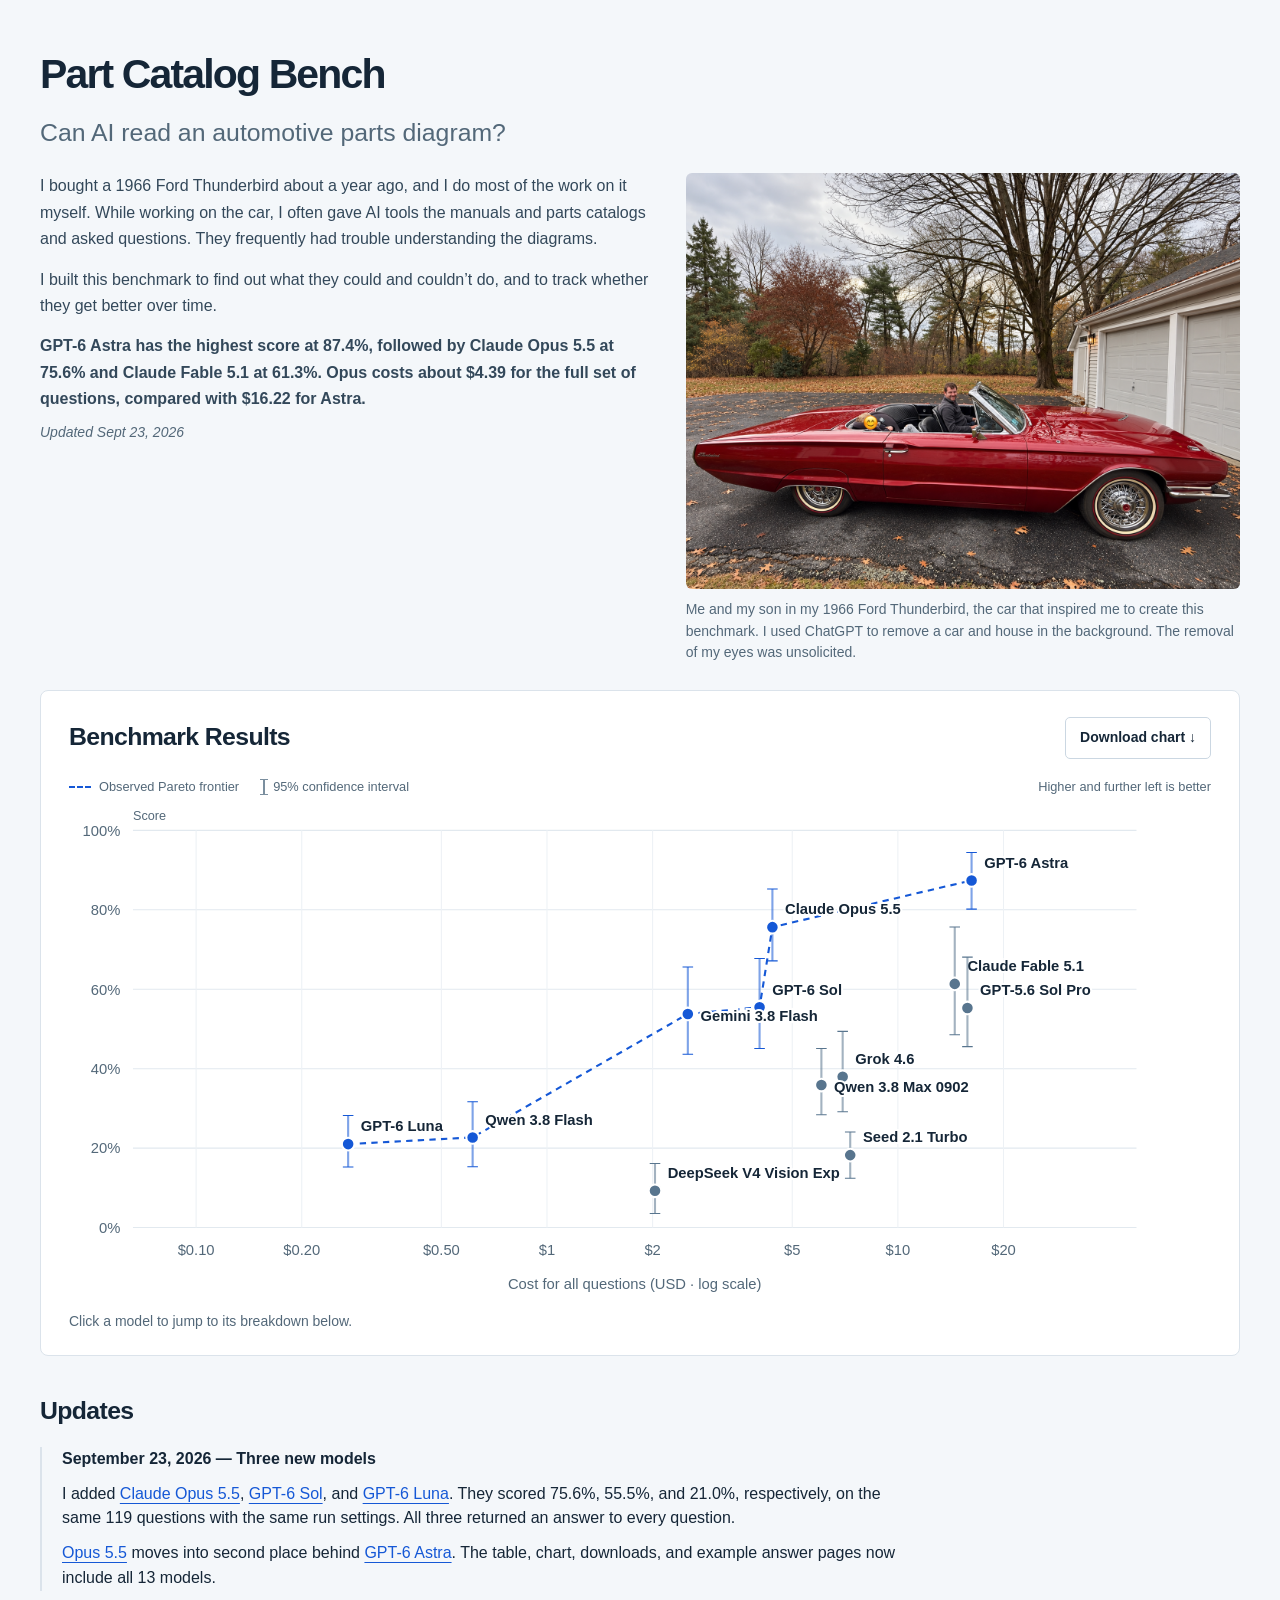
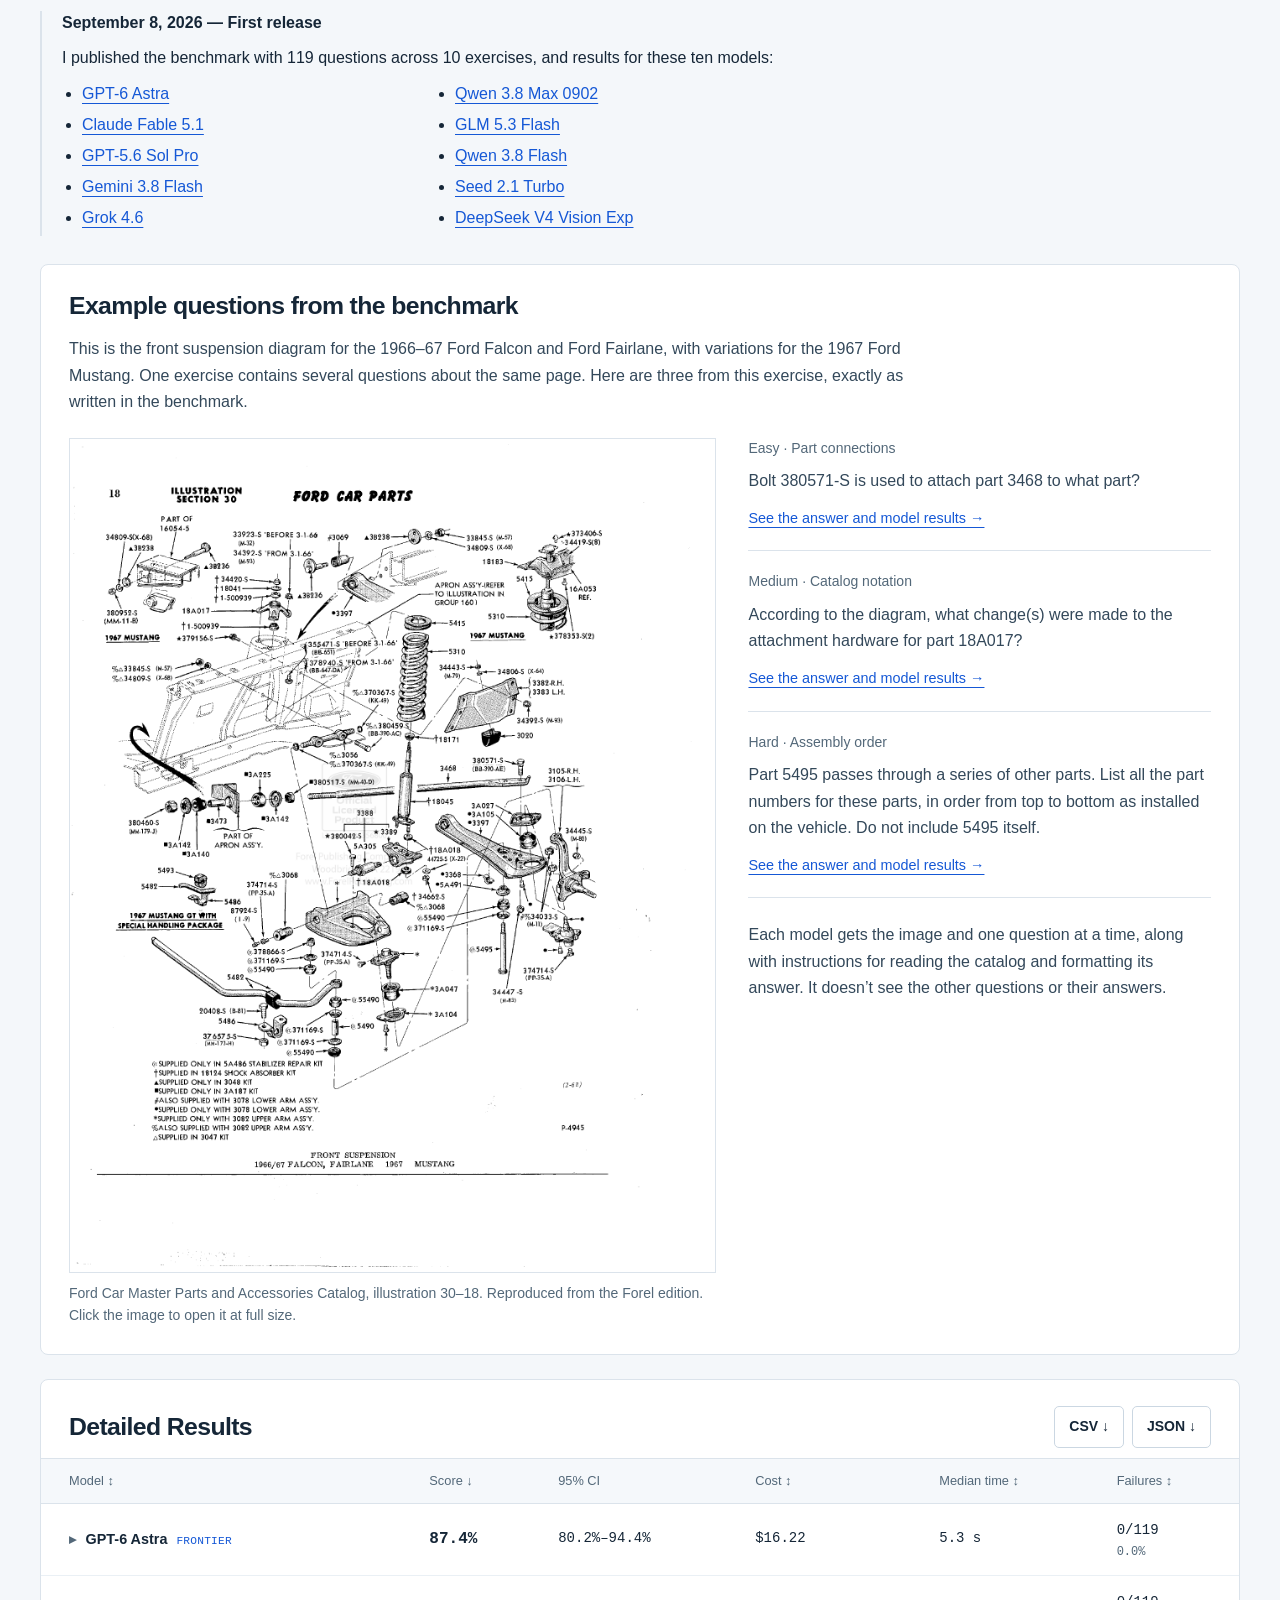
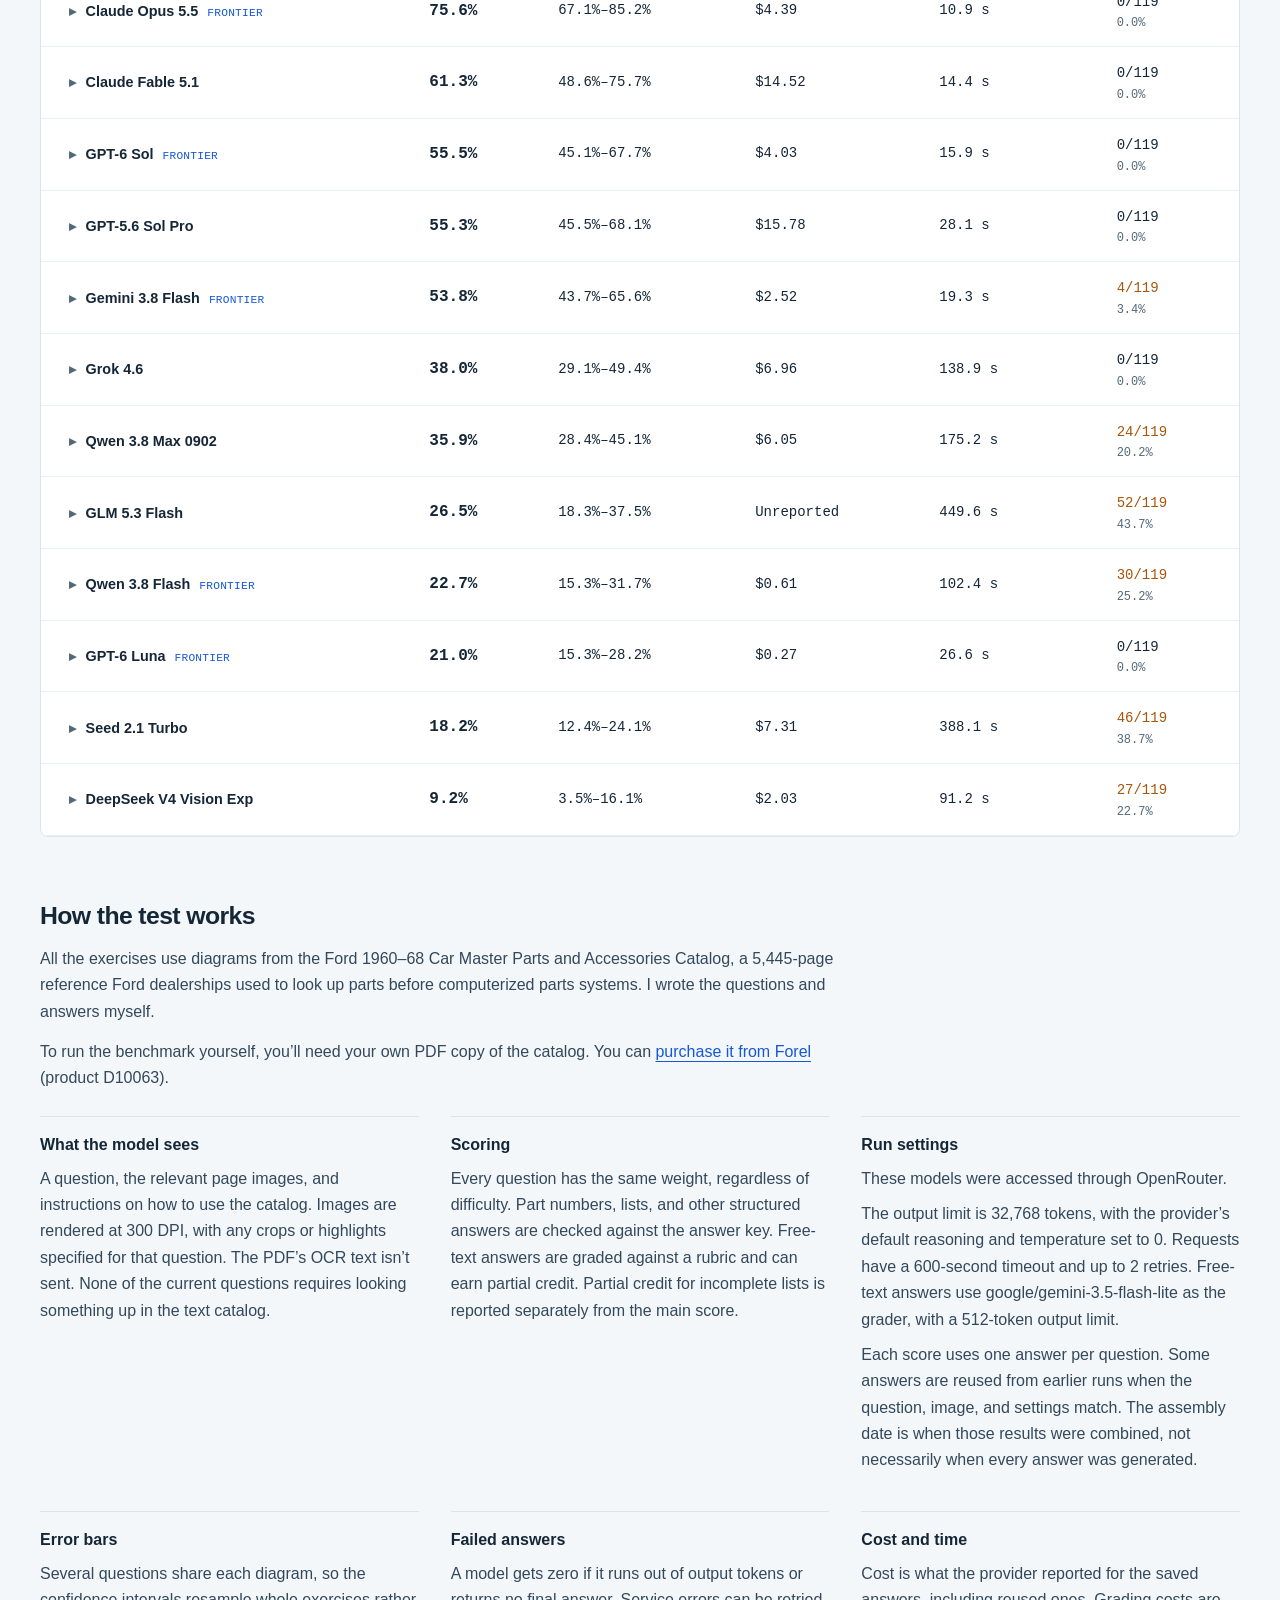
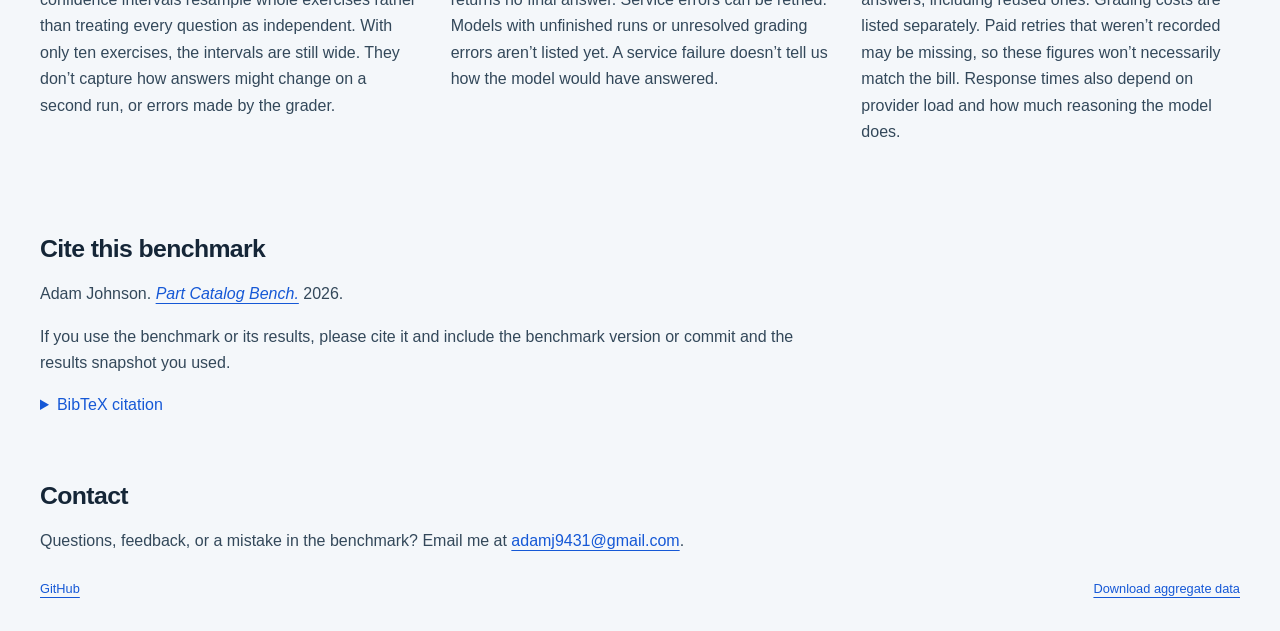
==== commit 4d6fe048: "Add September model results and refresh results site" ====
--- a/site/index.html
+++ b/site/index.html
@@ -25,27 +25,59 @@
   <script src="app.js" defer></script>
 </head>
 <body>
-  <a class="skip" href="#results">Skip to results</a>
+  <a class="skip" href="#benchmark-results">Skip to results</a>
   <main class="wrap">
     <section id="about" class="intro" aria-labelledby="title">
-      <div><h1 id="title">Part Catalog Bench</h1>
+      <h1 id="title">Part Catalog Bench</h1>
       <p class="intro-subtitle">Can AI read an automotive parts diagram?</p>
+      <div class="intro-grid">
+      <div class="intro-copy">
       <p class="lede">I bought a 1966 Ford Thunderbird about a year ago, and I do most of the work on it myself. While working on the car, I often gave AI tools the manuals and parts catalogs and asked questions. They frequently had trouble understanding the diagrams.</p>
       <p class="lede">I built this benchmark to find out what they could and couldn’t do, and to track whether they get better over time.</p>
-      <div class="release-stamp"><span class="status-dot"></span><span id="release">Pilot evaluation</span><small id="exported">Loading results…</small></div>
+      <p class="lede" id="tldr"><strong>GPT-6 Astra has the highest score at 87.4%, followed by Claude Opus 5.5 at 75.6% and Claude Fable 5.1 at 61.3%. Opus costs about $4.39 for the full set of questions, compared with $16.22 for Astra.</strong></p>
+      <p class="intro-update" id="exported">Updated Sept 23, 2026</p>
+      </div>
+      <figure class="owner-photo">
+        <a href="assets/thunderbird-owner.png" target="_blank" rel="noopener"><img src="assets/thunderbird-owner.png" alt="The benchmark’s creator and his son in his red 1966 Ford Thunderbird convertible, parked beside a garage. This photo was edited with AI." width="1448" height="1086"></a>
+        <figcaption>Me and my son in my 1966 Ford Thunderbird, the car that inspired me to create this benchmark. I used ChatGPT to remove a car and house in the background. The removal of my eyes was unsolicited.</figcaption>
+      </figure>
       </div>
     </section>
     <div id="load-error" class="error" role="alert" hidden></div>
     <noscript><p class="error">Enable JavaScript to explore the results, or <a href="data/results.csv">download the aggregate CSV</a>.</p></noscript>
-    <section class="stats" aria-label="Evaluation overview">
-      <div><span id="n-questions">—</span><p>questions</p></div>
-      <div><span id="n-exercises">—</span><p>exercises</p></div>
-      <div><span id="best-score">—</span><p>highest score so far</p></div>
-      <div><span id="n-models">—</span><p>completed models</p></div>
+    <section id="benchmark-results" class="panel chart-panel" aria-labelledby="chart-title">
+      <div class="section-top"><div><h2 id="chart-title">Benchmark Results</h2></div><button id="download-chart" class="button" disabled>Download chart ↓</button></div>
+      <div class="chart-key"><span><i class="key-line"></i> Observed Pareto frontier</span><span><i class="key-ci"></i> 95% confidence interval</span><span class="chart-hint">Higher and further left is better</span></div>
+      <div id="chart" class="chart" aria-live="polite"></div>
+      <p class="caption">Click a model to jump to its breakdown below.</p>
+    </section>
+    <section id="updates" class="updates-section" aria-labelledby="updates-title">
+      <h2 id="updates-title">Updates</h2>
+      <article class="update-entry">
+        <h3><time datetime="2026-09-23">September 23, 2026</time> — Three new models</h3>
+        <p>I added <a href="#model=anthropic%2Fclaude-opus-5.5">Claude Opus 5.5</a>, <a href="#model=openai%2Fgpt-6-sol">GPT-6 Sol</a>, and <a href="#model=openai%2Fgpt-6-luna">GPT-6 Luna</a>. They scored 75.6%, 55.5%, and 21.0%, respectively, on the same 119 questions with the same run settings. All three returned an answer to every question.</p>
+        <p><a href="#model=anthropic%2Fclaude-opus-5.5">Opus 5.5</a> moves into second place behind <a href="#model=openai%2Fgpt-6-astra">GPT-6 Astra</a>. The table, chart, downloads, and example answer pages now include all 13 models.</p>
+      </article>
+      <article class="update-entry">
+        <h3><time datetime="2026-09-08">September 8, 2026</time> — First release</h3>
+        <p>I published the benchmark with 119 questions across 10 exercises, and results for these ten models:</p>
+        <ul class="launch-models">
+          <li><a href="#model=openai%2Fgpt-6-astra">GPT-6 Astra</a></li>
+          <li><a href="#model=anthropic%2Fclaude-fable-5.1">Claude Fable 5.1</a></li>
+          <li><a href="#model=openai%2Fgpt-5.6-sol-pro">GPT-5.6 Sol Pro</a></li>
+          <li><a href="#model=google%2Fgemini-3.8-flash">Gemini 3.8 Flash</a></li>
+          <li><a href="#model=x-ai%2Fgrok-4.6">Grok 4.6</a></li>
+          <li><a href="#model=qwen%2Fqwen3.8-max-0902">Qwen 3.8 Max 0902</a></li>
+          <li><a href="#model=z-ai%2Fglm-5.3-flash">GLM 5.3 Flash</a></li>
+          <li><a href="#model=qwen%2Fqwen3.8-flash">Qwen 3.8 Flash</a></li>
+          <li><a href="#model=bytedance-seed%2Fseed-2-1-turbo">Seed 2.1 Turbo</a></li>
+          <li><a href="#model=deepseek%2Fdeepseek-v4-flash-vision-exp">DeepSeek V4 Vision Exp</a></li>
+        </ul>
+      </article>
     </section>
     <section id="example" class="panel example" aria-labelledby="example-title">
       <div class="section-top"><h2 id="example-title">Example questions from the benchmark</h2></div>
-      <p class="example-intro">This is the front suspension diagram for the 1966–67 Falcon and Fairlane, with variations for the 1967 Mustang. One exercise contains several questions about the same page. Here are three from this exercise, exactly as written in the benchmark.</p>
+      <p class="example-intro">This is the front suspension diagram for the 1966–67 Ford Falcon and Ford Fairlane, with variations for the 1967 Ford Mustang. One exercise contains several questions about the same page. Here are three from this exercise, exactly as written in the benchmark.</p>
       <div class="example-grid">
         <figure>
           <a href="assets/falcon-suspension.png" target="_blank" rel="noopener"><img src="assets/falcon-suspension.png" alt="Ford illustration 30–18: an exploded front suspension diagram with part-number labels, hardware changes, and separate Mustang details. Open the full-size image to read the labels." width="1538" height="1986"></a>
@@ -60,8 +92,7 @@
       </div>
     </section>
     <section id="results" class="panel" aria-labelledby="results-title">
-      <div class="section-top"><div><h2 id="results-title">Results</h2></div><div class="downloads"><a class="button" href="data/results.csv" download>CSV ↓</a><a class="button" href="data/results.json" download>JSON ↓</a></div></div>
-      <p class="caption table-help">GPT-6 Astra does extremely well on this benchmark, scoring 87.4%—well ahead of the other completed models. Claude Fable 5.1 is next at 61.3%.</p>
+      <div class="section-top"><div><h2 id="results-title">Detailed Results</h2></div><div class="downloads"><a class="button" href="data/results.csv" download>CSV ↓</a><a class="button" href="data/results.json" download>JSON ↓</a></div></div>
       <div class="table-scroll"><table><caption class="sr-only">Model performance, cost, and reliability</caption><thead><tr>
         <th scope="col" aria-sort="none"><button data-sort="model">Model ↕</button></th>
         <th scope="col" aria-sort="descending"><button data-sort="score">Score ↓</button></th>
@@ -71,19 +102,12 @@
         <th scope="col" aria-sort="none"><button data-sort="failed_responses">Failures ↕</button></th>
       </tr></thead><tbody id="leaderboard"></tbody></table></div>
     </section>
-    <section class="panel chart-panel" aria-labelledby="chart-title">
-      <div class="section-top"><div><h2 id="chart-title">Score and cost</h2></div><button id="download-chart" class="button" disabled>Download chart ↓</button></div>
-      <div class="chart-key"><span><i class="key-line"></i> Observed Pareto frontier</span><span><i class="key-ci"></i> 95% confidence interval</span><span class="chart-hint">Higher and further left is better</span></div>
-      <div id="chart" class="chart" aria-live="polite"></div>
-      <p class="caption">Click a model for its breakdown.</p>
-    </section>
-    <section id="model-detail" class="panel detail" aria-labelledby="detail-title" hidden>
-      <div class="section-top"><div><h2 id="detail-title"></h2><p id="model-id" class="caption"></p></div><label class="select-label">Breakdown<select id="breakdown"><option value="by_difficulty">Difficulty</option><option value="by_category">Question category</option></select></label></div>
-      <div class="detail-grid"><div id="bars" aria-live="polite"></div><div class="detail-meta"><dl id="model-metrics"></dl></div></div>
-      <p class="caption">Groups with fewer than five questions aren’t shown. There are too few questions in some categories to draw strong conclusions.</p>
-    </section>
     <section id="methodology" class="methodology" aria-labelledby="method-title">
-      <div><h2 id="method-title">How the test works</h2><p>So far, all the exercises come from one Ford parts catalog. I wrote the questions and answers myself. There’s plenty more to test; these results only tell us how models did on this set.</p></div>
+      <div id="catalog">
+        <h2 id="method-title">How the test works</h2>
+        <p>All the exercises use diagrams from the Ford 1960–68 Car Master Parts and Accessories Catalog, a 5,445-page reference Ford dealerships used to look up parts before computerized parts systems. I wrote the questions and answers myself.</p>
+        <p>To run the benchmark yourself, you’ll need your own PDF copy of the catalog. You can <a href="https://www.forelpublishing.com/clickbank/index.html" target="_blank" rel="noopener noreferrer">purchase it from Forel</a> (product D10063).</p>
+      </div>
       <div class="method-cards">
         <article><h3>What the model sees</h3><p>A question, the relevant page images, and instructions on how to use the catalog. Images are rendered at 300 DPI, with any crops or highlights specified for that question. The PDF’s OCR text isn’t sent. None of the current questions requires looking something up in the text catalog.</p></article>
         <article><h3>Scoring</h3><p>Every question has the same weight, regardless of difficulty. Part numbers, lists, and other structured answers are checked against the answer key. Free-text answers are graded against a rubric and can earn partial credit. Partial credit for incomplete lists is reported separately from the main score.</p></article>
@@ -92,11 +116,6 @@
         <article><h3>Failed answers</h3><p>A model gets zero if it runs out of output tokens or returns no final answer. Service errors can be retried. Models with unfinished runs or unresolved grading errors aren’t listed yet. A service failure doesn’t tell us how the model would have answered.</p></article>
         <article><h3>Cost and time</h3><p>Cost is what the provider reported for the saved answers, including reused ones. Grading costs are listed separately. Paid retries that weren’t recorded may be missing, so these figures won’t necessarily match the bill. Response times also depend on provider load and how much reasoning the model does.</p></article>
       </div>
-    </section>
-    <section id="catalog" class="diagrams-section" aria-labelledby="catalog-title">
-      <h2 id="catalog-title">The diagrams</h2>
-      <p>This benchmark uses diagrams from the Ford 1960–68 Car Master Parts and Accessories Catalog, a 5,445-page reference Ford dealerships used to look up parts before computerized parts systems.</p>
-      <p>To run the benchmark yourself, you’ll need your own PDF copy of the catalog. You can <a href="https://www.forelpublishing.com/clickbank/index.html" target="_blank" rel="noopener noreferrer">purchase it from Forel</a> (product D10063).</p>
     </section>
     <section id="citation" class="citation-section" aria-labelledby="citation-title">
       <h2 id="citation-title">Cite this benchmark</h2>
@@ -119,14 +138,10 @@
       <h2 id="contact-title">Contact</h2>
       <p>Questions, feedback, or a mistake in the benchmark? Email me at <a href="mailto:adamj9431@gmail.com">adamj9431@gmail.com</a>.</p>
     </section>
-    <section id="the-car" class="car-section" aria-labelledby="car-title">
-      <h2 id="car-title">The car behind the benchmark</h2>
-      <figure class="owner-photo">
-        <a href="assets/thunderbird-owner.png" target="_blank" rel="noopener"><img src="assets/thunderbird-owner.png" alt="The benchmark’s creator and his son in his red 1966 Ford Thunderbird convertible, parked beside a garage. This photo was edited with AI." width="1448" height="1086" loading="lazy"></a>
-        <figcaption>Me and my son in my 1966 Ford Thunderbird. I used ChatGPT to remove a car and house in the background. The removal of my eyes was unsolicited.</figcaption>
-      </figure>
-    </section>
     <footer><a href="https://github.com/adamj9431/part-catalog-bench">GitHub</a><a href="data/results.json" download>Download aggregate data</a></footer>
   </main>
+  <!-- Cloudflare Web Analytics -->
+  <script type="module" src="https://static.cloudflareinsights.com/beacon.min.js" data-cf-beacon='{"token":"16ae25d601f6474c958871d21e81d946"}'></script>
+  <!-- End Cloudflare Web Analytics -->
 </body>
 </html>
--- a/site/styles.css
+++ b/site/styles.css
@@ -26,6 +26,7 @@
 .intro .release-stamp{border:0;padding:0;max-width:none;margin-top:22px}
 .intro .release-stamp small{display:inline;margin-left:12px}
 .car-section{padding:32px 0}
+.updates-section{padding:16px 0 28px}.update-entry{margin-top:20px;border-left:2px solid var(--line);padding-left:20px}.update-entry h3{font-size:1rem}.update-entry p{max-width:850px;margin:10px 0 0;color:var(--ink)}
 .diagrams-section,.contact-section,.citation-section{padding:24px 0;margin:16px 0 0}
 .diagrams-section p,.contact-section p,.citation-section p{max-width:800px;margin:16px 0 0}
 .citation-details{max-width:800px;margin-top:16px}
@@ -83,3 +84,24 @@
 .model-answer-path{padding-left:2rem;font-size:1rem;line-height:1.7}
 .model-answer-path span{margin-left:.75rem;color:var(--muted);font-size:.875rem}
 .model-answer-path code{overflow-wrap:anywhere}
+.disclosure{display:inline-block;width:1.15em;color:var(--muted)}
+.model-detail-row>td{padding:0;text-align:left;white-space:normal;background:#f8faff}
+.inline-detail{padding-bottom:1px;font-family:var(--sans,sans-serif);font-weight:400}
+.inline-detail .section-top{align-items:flex-start}
+.inline-model-id{margin:0;color:var(--muted);font-size:.85rem;overflow-wrap:anywhere}
+.inline-detail .detail-grid{padding-top:16px}
+.model-button{scroll-margin-top:2rem}
+.launch-models{columns:2;max-width:750px;padding-left:20px;margin:12px 0 0}
+.launch-models li{break-inside:avoid;margin-bottom:6px}
+@media(max-width:600px){.launch-models{columns:1}}
+.intro-grid{display:grid;grid-template-columns:1.1fr 1fr;gap:36px;align-items:start}
+.intro-copy{min-width:0}
+.intro-update{margin:10px 0 0;color:var(--muted);font-size:.875rem;font-style:italic}
+@media(max-width:700px){.intro-grid{grid-template-columns:1fr;gap:24px}}
+/* Keep the methodology introduction above its responsive explanation grid. */
+.methodology{grid-template-columns:minmax(0,1fr);gap:24px}
+.methodology>div>p{max-width:800px;margin:14px 0 0}
+.method-cards{grid-template-columns:repeat(3,minmax(0,1fr));gap:28px 32px;align-items:start}
+.method-cards article{min-width:0;border-top:1px solid var(--line);padding-top:16px;overflow-wrap:anywhere}
+@media(max-width:1100px){.method-cards{grid-template-columns:repeat(2,minmax(0,1fr))}}
+@media(max-width:600px){.method-cards{grid-template-columns:minmax(0,1fr)}}
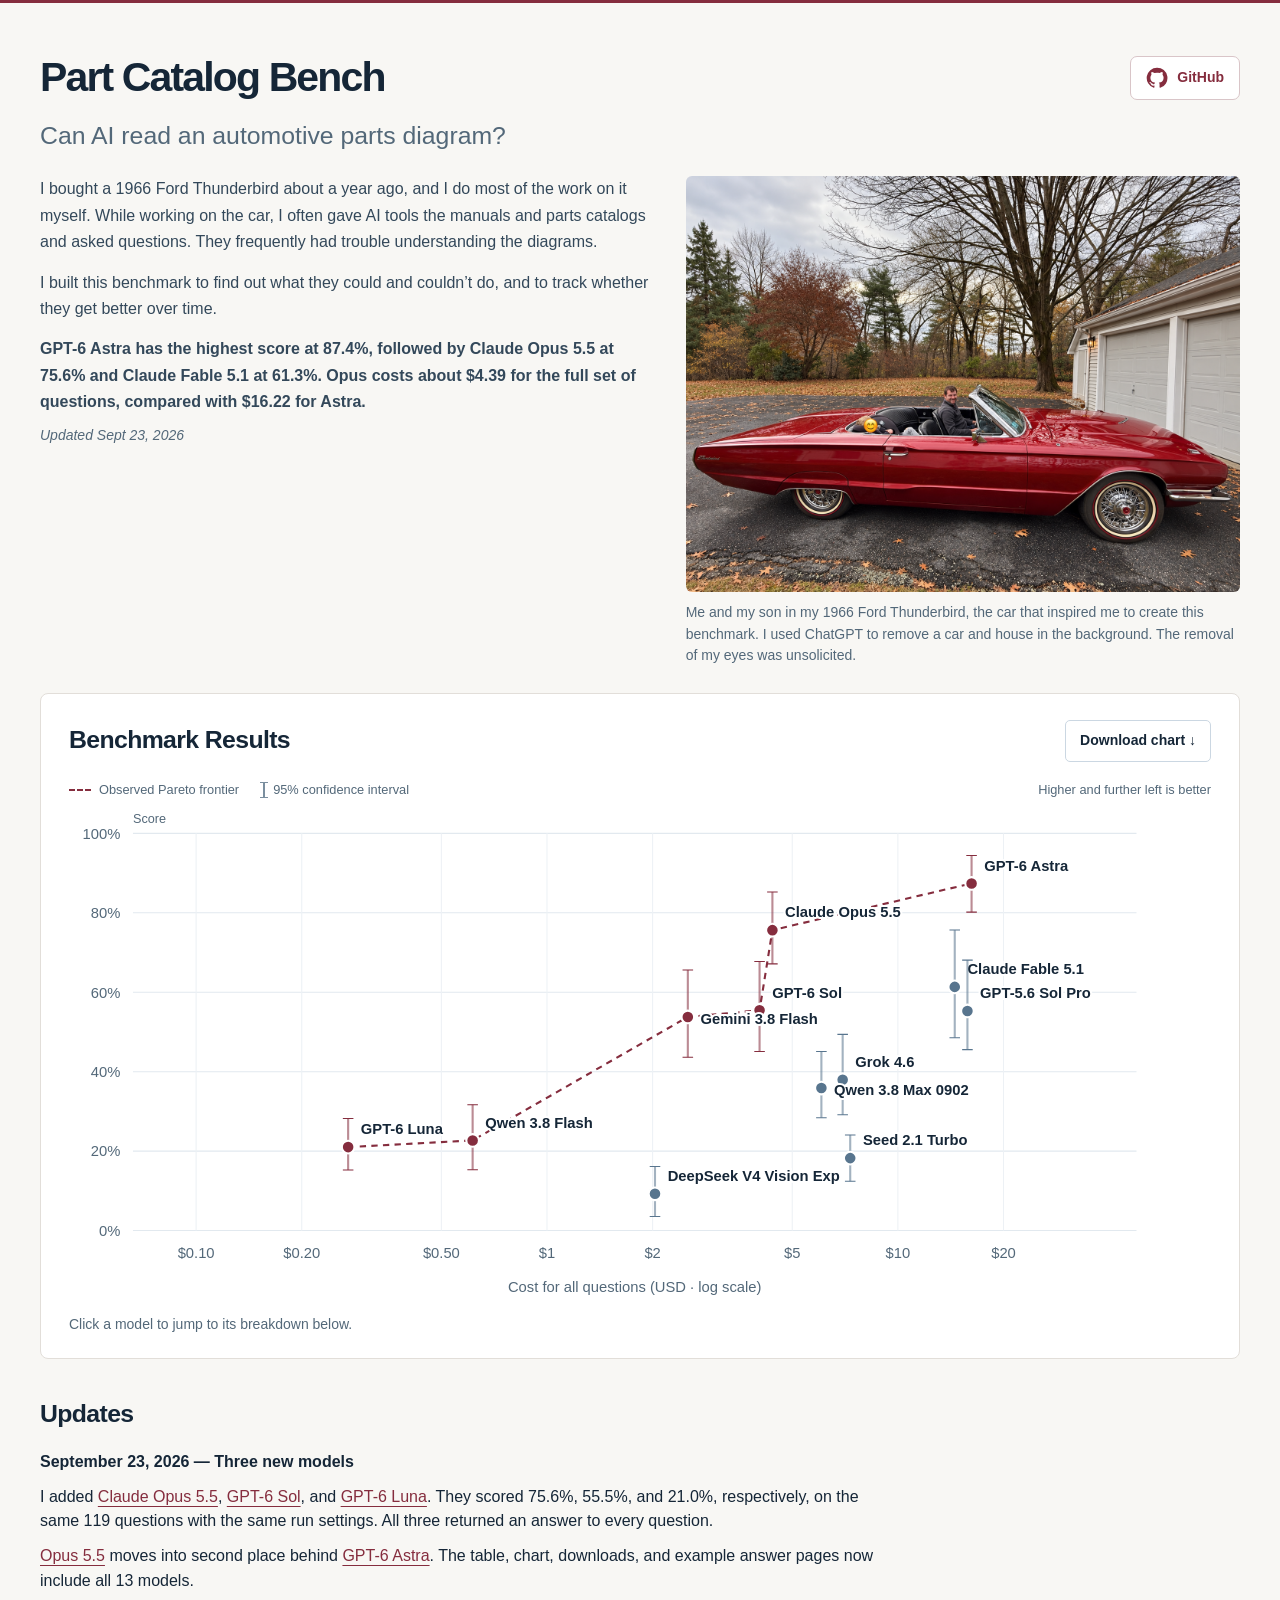
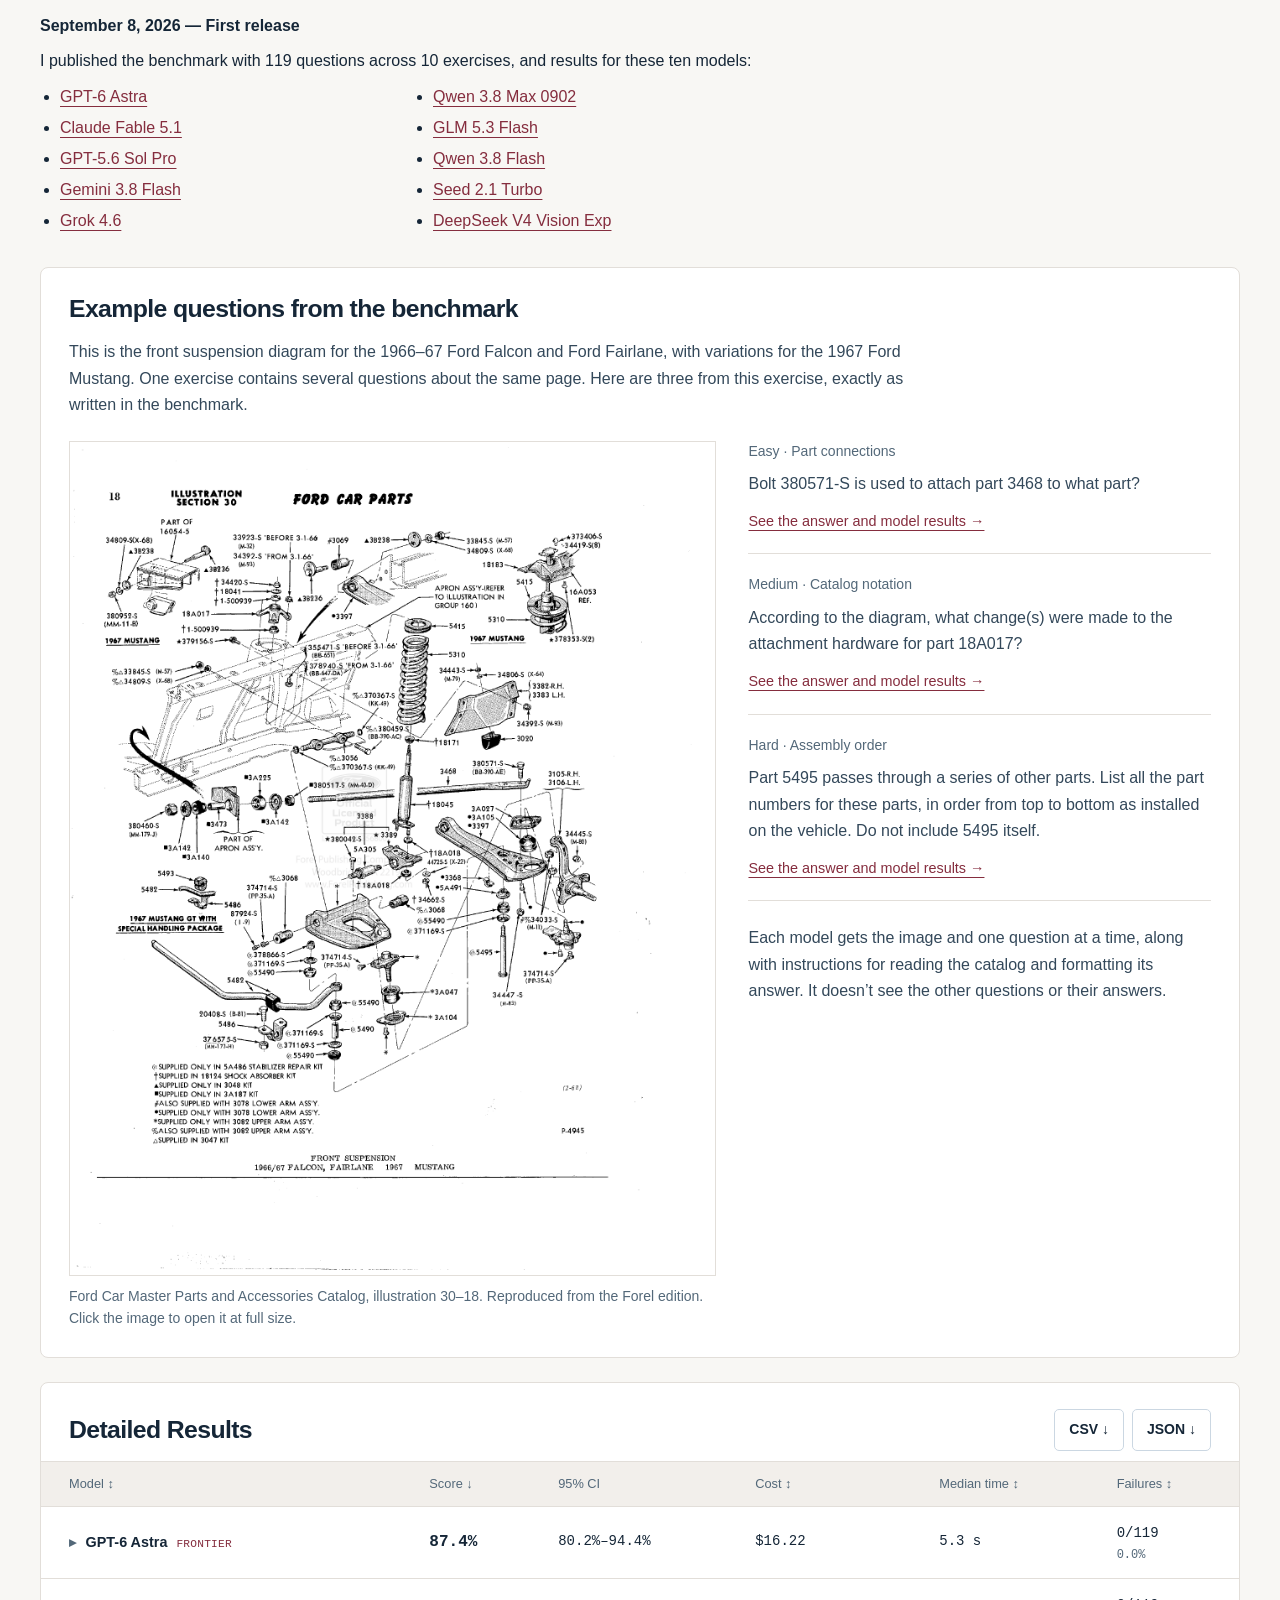
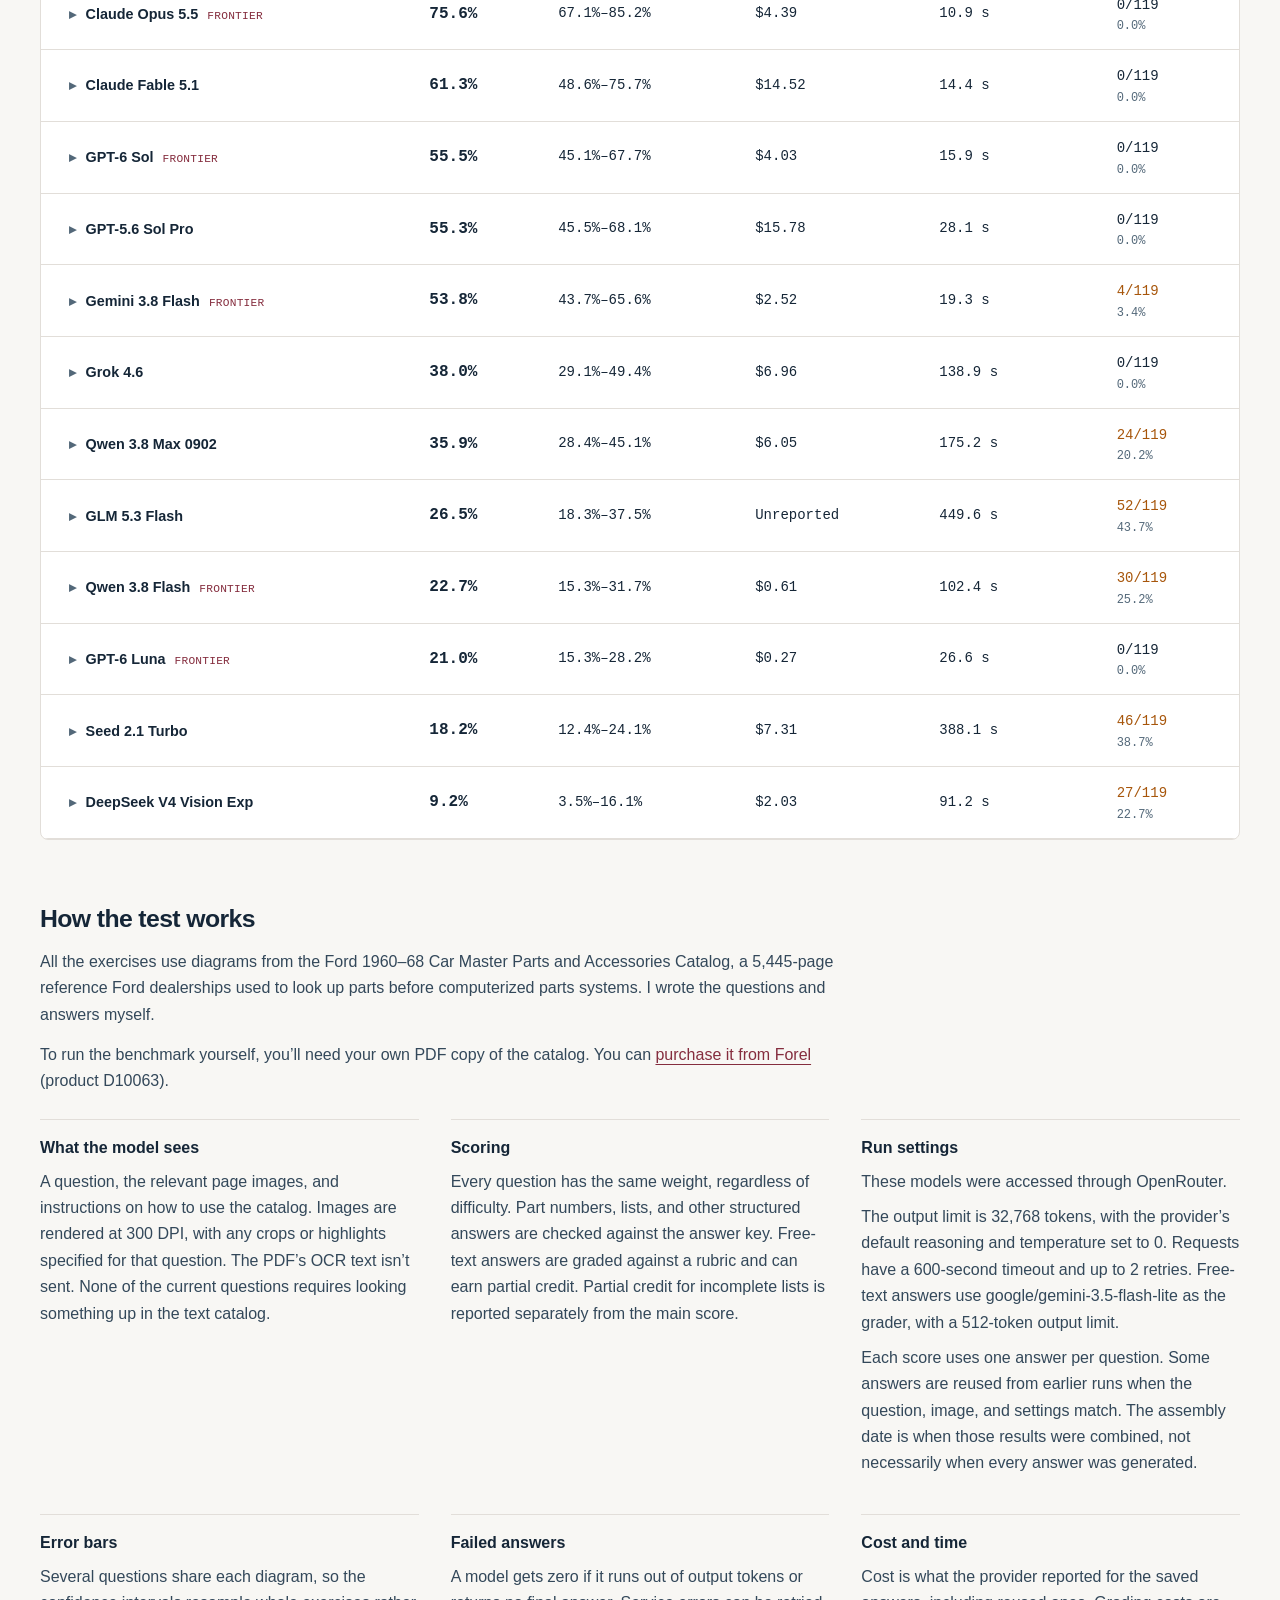
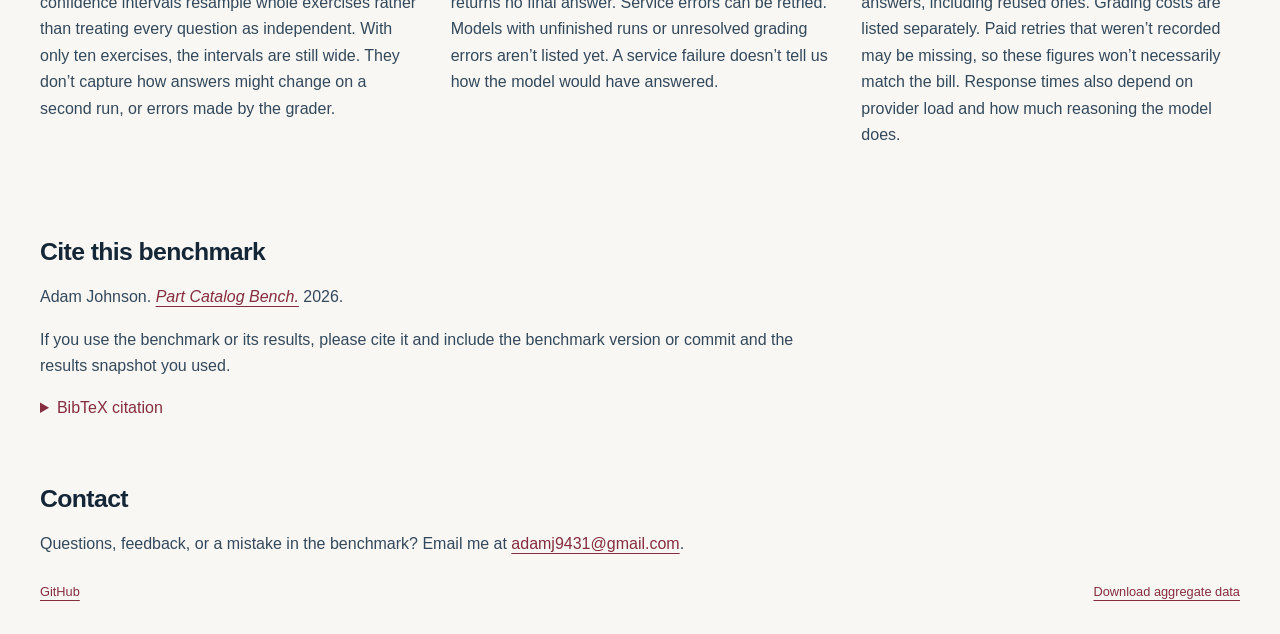
==== commit ad372caf: "Refresh site accents and simplify model interactions" ====
--- a/site/index.html
+++ b/site/index.html
@@ -10,8 +10,8 @@
   <meta property="og:site_name" content="Part Catalog Bench">
   <meta property="og:title" content="Part Catalog Bench — AI diagram understanding">
   <meta property="og:description" content="How well can AI read automotive parts diagrams? Compare benchmark scores and costs.">
-  <meta property="og:url" content="https://adamj9431.github.io/part-catalog-bench/">
-  <meta property="og:image" content="https://adamj9431.github.io/part-catalog-bench/data/pareto-preview.png">
+  <meta property="og:url" content="https://partcatalogbench.adamjohnson.site/">
+  <meta property="og:image" content="https://partcatalogbench.adamjohnson.site/data/pareto-preview.png">
   <meta property="og:image:type" content="image/png">
   <meta property="og:image:width" content="1200">
   <meta property="og:image:height" content="630">
@@ -19,16 +19,24 @@
   <meta name="twitter:card" content="summary_large_image">
   <meta name="twitter:title" content="Part Catalog Bench — AI diagram understanding">
   <meta name="twitter:description" content="Compare AI performance on automotive parts diagrams.">
-  <meta name="twitter:image" content="https://adamj9431.github.io/part-catalog-bench/data/pareto-preview.png">
+  <meta name="twitter:image" content="https://partcatalogbench.adamjohnson.site/data/pareto-preview.png">
   <meta name="twitter:image:alt" content="Pareto chart comparing benchmark scores and costs, with 95% confidence intervals.">
-  <link rel="stylesheet" href="styles.css">
-  <script src="app.js" defer></script>
+  <link rel="stylesheet" href="styles.css?v=20260923-4">
+  <link rel="icon" type="image/svg+xml" href="assets/favicon.svg">
+  <meta name="theme-color" content="#852d3e">
+  <script src="app.js?v=20260923-3" defer></script>
 </head>
 <body>
   <a class="skip" href="#benchmark-results">Skip to results</a>
   <main class="wrap">
     <section id="about" class="intro" aria-labelledby="title">
-      <h1 id="title">Part Catalog Bench</h1>
+      <div class="intro-heading">
+        <h1 id="title">Part Catalog Bench</h1>
+        <a class="github-link" href="https://github.com/adamj9431/part-catalog-bench" aria-label="View Part Catalog Bench on GitHub">
+          <svg viewBox="0 0 24 24" width="22" height="22" fill="currentColor" aria-hidden="true" focusable="false"><path d="M12 .75a11.25 11.25 0 0 0-3.558 21.923c.563.104.768-.244.768-.542 0-.267-.01-.975-.015-1.914-3.13.68-3.79-1.508-3.79-1.508-.512-1.3-1.25-1.646-1.25-1.646-1.022-.699.078-.685.078-.685 1.13.08 1.725 1.16 1.725 1.16 1.005 1.723 2.637 1.225 3.28.937.102-.729.393-1.226.715-1.508-2.498-.284-5.124-1.249-5.124-5.56 0-1.228.439-2.233 1.16-3.02-.117-.284-.503-1.429.11-2.978 0 0 .945-.303 3.094 1.153A10.79 10.79 0 0 1 12 6.193c.956.004 1.919.129 2.818.379 2.148-1.456 3.091-1.153 3.091-1.153.615 1.549.229 2.694.112 2.978.722.787 1.159 1.792 1.159 3.02 0 4.322-2.63 5.273-5.136 5.552.404.35.765 1.042.765 2.1 0 1.516-.014 2.739-.014 3.111 0 .3.203.651.774.541A11.25 11.25 0 0 0 12 .75Z"/></svg>
+          <span>GitHub</span>
+        </a>
+      </div>
       <p class="intro-subtitle">Can AI read an automotive parts diagram?</p>
       <div class="intro-grid">
       <div class="intro-copy">
--- a/site/styles.css
+++ b/site/styles.css
@@ -1,5 +1,5 @@
 :root{--ink:#152637;--body:#33485a;--muted:#536879;--blue:#1558d6;--line:#dbe3eb;--paper:#f4f7fa;--navy:#101f30;--mono:ui-monospace,SFMono-Regular,Consolas,monospace;font-family:Inter,ui-sans-serif,-apple-system,BlinkMacSystemFont,"Segoe UI",sans-serif;color:var(--ink);background:var(--paper);font-size:16px;line-height:1.55}
-*{box-sizing:border-box}body{margin:0}a{color:var(--blue);text-underline-offset:4px}button,select{font:inherit}button,a,select{-webkit-tap-highlight-color:transparent}button{cursor:pointer}button:disabled{cursor:default;opacity:.5}button:focus-visible,a:focus-visible,select:focus-visible,[tabindex]:focus-visible{outline:3px solid #eb9f24;outline-offset:4px}html{scroll-behavior:smooth;scroll-padding-top:2rem}.wrap{width:min(1200px,calc(100% - 80px));margin:auto}.masthead{background:var(--navy);color:white;border-bottom:4px solid var(--blue)}.masthead-inner{display:flex;justify-content:space-between;align-items:center;min-height:82px;gap:24px}.brand{color:white;text-decoration:none;font-size:1.1rem;font-weight:650;display:flex;align-items:center;gap:12px}.brand-mark{border:1px solid #66839a;font:600 .85rem var(--mono);padding:7px;color:#c9ddf2;letter-spacing:-.04em}nav{display:flex;gap:28px}nav a{color:#d6e2ed;font-size:.9rem;text-decoration:none}nav a:hover{color:white;text-decoration:underline}.intro{display:flex;justify-content:space-between;align-items:flex-end;gap:30px;padding:52px 0 26px}.eyebrow{font:600 .75rem var(--mono);letter-spacing:.12em;color:var(--blue);margin:0 0 10px}h1{font-size:clamp(2rem,3.8vw,3.1rem);line-height:1.12;letter-spacing:-.045em;margin:0 0 18px;font-weight:650}h2{font-size:1.55rem;line-height:1.25;letter-spacing:-.025em;margin:0;font-weight:650}h3{font-size:1rem;margin:0 0 8px}.lede{max-width:700px;margin:0}.release-stamp{flex:none;font:500 .8rem var(--mono);border-left:1px solid var(--line);padding-left:24px;max-width:235px}.release-stamp small{display:block;margin-top:7px;color:var(--muted);font:inherit;font-size:.75rem}.status-dot{display:inline-block;width:7px;height:7px;background:#c38922;margin-right:7px;border-radius:50%}.scope-note{display:flex;gap:12px;font-size:.875rem;align-items:baseline;border-block:1px solid #d9e2ec;padding:12px 0;color:var(--muted)}.scope-note strong{white-space:nowrap;color:var(--ink)}.stats{display:grid;grid-template-columns:repeat(4,1fr);padding:28px 0 32px}.stats>div{border-right:1px solid var(--line);padding-left:28px}.stats>div:first-child{padding-left:0}.stats>div:last-child{border:0}.stats span{font:500 2.1rem var(--mono);letter-spacing:-.08em}.stats p{font-size:.875rem;color:var(--muted);margin:3px 0 0}.panel{background:white;border:1px solid var(--line);border-radius:8px;margin-bottom:24px;overflow:hidden}.section-top{padding:26px 28px 10px;display:flex;justify-content:space-between;align-items:center;gap:20px}.section-top .eyebrow{margin-bottom:6px}.button{display:inline-flex;align-items:center;justify-content:center;text-decoration:none;color:var(--ink);font-size:.875rem;font-weight:550;padding:9px 14px;background:white;border:1px solid #cbd7e2;border-radius:5px;white-space:nowrap}.button:hover{background:#eef4fc;border-color:#9cb1c6}.downloads{display:flex;gap:8px}.caption{margin:10px 28px 22px}.chart-key{display:flex;gap:24px;align-items:center;margin:8px 28px 0;font-size:.8rem;color:var(--muted);flex-wrap:wrap}.chart-key>span{display:flex;gap:8px;align-items:center}.chart-hint{margin-left:auto}.key-line{width:22px;border-top:2px dashed var(--blue)}.key-ci{width:2px;height:16px;background:#7b8f9f;position:relative}.key-ci:before,.key-ci:after{content:"";position:absolute;left:-3px;width:8px;border-top:1px solid #7b8f9f}.key-ci:after{bottom:0}.chart{padding:8px 18px 0;min-height:320px}.chart svg{width:100%;height:auto;display:block}.table-scroll{overflow-x:auto}table{border-collapse:collapse;width:100%;font-size:.9rem;text-align:left;white-space:nowrap}th{background:#f5f8fb;color:var(--muted);font-weight:500;font-size:.8rem;padding:12px 18px;border-block:1px solid var(--line)}th:first-child,td:first-child{padding-left:28px}th button{font-size:inherit;font-weight:inherit;border:0;background:none;padding:0;color:inherit}td{padding:16px 18px;border-bottom:1px solid #eaf0f5;font-variant-numeric:tabular-nums}tbody tr:last-child td{border-bottom:0}tbody tr:hover,tbody tr.selected{background:#f4f8ff}td:not(:first-child){font-family:var(--mono);font-size:.875rem}td.score{font-weight:700;font-size:1rem}td small{font:.75rem var(--mono);color:var(--muted);display:block;margin-top:3px}.model-button{border:0;background:none;color:var(--ink);text-align:left;padding:0;font-weight:650;font-size:.9rem}.frontier-tag{display:inline-block;color:var(--blue);font:500 .7rem var(--mono);margin-left:9px;letter-spacing:.02em}.failure{color:#a7560b}.table-help{margin-top:2px;margin-bottom:15px}.select-label{display:grid;gap:4px;font-size:.8rem;color:var(--muted)}select{border:1px solid #bdcbd8;padding:7px 30px 7px 10px;background:white;color:var(--ink);border-radius:4px;font-size:.9rem}.detail .section-top .caption{margin:6px 0 0}.detail-grid{display:grid;grid-template-columns:1.2fr 1fr;gap:42px;padding:20px 28px 8px}.bar-row{margin:0 0 17px}.bar-label{display:flex;justify-content:space-between;font-size:.9rem;margin-bottom:6px}.bar-label small{color:var(--muted);font-size:.8rem;margin-left:8px}.bar-label strong{font:500 .9rem var(--mono)}.bar-track{height:7px;background:#e9eff6;border-radius:2px;overflow:hidden}.bar-fill{height:100%;background:var(--blue)}.detail-meta{border-left:1px solid var(--line);padding-left:30px}dl{margin:0;display:grid;grid-template-columns:1fr auto;gap:9px 18px;font-size:.85rem}dt{color:var(--muted)}dd{margin:0;text-align:right;font-family:var(--mono);overflow-wrap:anywhere}dd.long{font-size:.75rem;max-width:240px}.methodology{display:grid;grid-template-columns:1fr 2.3fr;gap:50px;padding:40px 0}.methodology>div>p:not(.eyebrow){}.method-cards{display:grid;grid-template-columns:1fr 1fr;gap:28px}.method-cards article{border-top:1px solid #bccbda;padding-top:16px}.method-number{font:.75rem var(--mono);color:var(--blue);display:block;margin-bottom:9px}.method-cards p{margin:0 0 9px}.catalog-panel{display:flex;align-items:center;justify-content:space-between;gap:48px;background:var(--navy);padding:32px;border-radius:6px;color:#fff;margin:16px 0 30px}.catalog-panel p{max-width:710px;color:#c4d1dd;font-size:.9rem}.catalog-panel .eyebrow{color:#89b5ff}.catalog-panel .button{flex:none;background:transparent;color:white;border-color:#5f7890;white-space:normal}.catalog-panel .button:hover{background:#23405c}footer{display:flex;justify-content:space-between;gap:20px;font-size:.8rem;color:var(--muted);padding:0 0 32px}.error{background:#fff0ea;color:#853311;border:1px solid #efc4b0;padding:20px}.skip{position:absolute;left:10px;top:-80px;background:white;padding:12px;z-index:9}.skip:focus{top:10px}.sr-only{position:absolute;width:1px;height:1px;padding:0;margin:-1px;overflow:hidden;clip:rect(0,0,0,0);white-space:nowrap;border:0}[hidden]{display:none!important}
+*{box-sizing:border-box}body{margin:0}a{color:var(--blue);text-underline-offset:4px}button,select{font:inherit}button,a,select{-webkit-tap-highlight-color:transparent}button{cursor:pointer}button:disabled{cursor:default;opacity:.5}button:focus-visible,a:focus-visible,select:focus-visible,[tabindex]:focus-visible{outline:3px solid #eb9f24;outline-offset:4px}html{scroll-behavior:smooth;scroll-padding-top:2rem}.wrap{width:min(1200px,calc(100% - 80px));margin:auto}.masthead{background:var(--navy);color:white;border-bottom:4px solid var(--blue)}.masthead-inner{display:flex;justify-content:space-between;align-items:center;min-height:82px;gap:24px}.brand{color:white;text-decoration:none;font-size:1.1rem;font-weight:650;display:flex;align-items:center;gap:12px}.brand-mark{border:1px solid #66839a;font:600 .85rem var(--mono);padding:7px;color:#c9ddf2;letter-spacing:-.04em}nav{display:flex;gap:28px}nav a{color:#d6e2ed;font-size:.9rem;text-decoration:none}nav a:hover{color:white;text-decoration:underline}.intro{display:flex;justify-content:space-between;align-items:flex-end;gap:30px;padding:52px 0 26px}.eyebrow{font:600 .75rem var(--mono);letter-spacing:.12em;color:var(--blue);margin:0 0 10px}h1{font-size:clamp(2rem,3.8vw,3.1rem);line-height:1.12;letter-spacing:-.045em;margin:0 0 18px;font-weight:650}h2{font-size:1.55rem;line-height:1.25;letter-spacing:-.025em;margin:0;font-weight:650}h3{font-size:1rem;margin:0 0 8px}.lede{max-width:700px;margin:0}.release-stamp{flex:none;font:500 .8rem var(--mono);border-left:1px solid var(--line);padding-left:24px;max-width:235px}.release-stamp small{display:block;margin-top:7px;color:var(--muted);font:inherit;font-size:.75rem}.status-dot{display:inline-block;width:7px;height:7px;background:#c38922;margin-right:7px;border-radius:50%}.scope-note{display:flex;gap:12px;font-size:.875rem;align-items:baseline;border-block:1px solid #d9e2ec;padding:12px 0;color:var(--muted)}.scope-note strong{white-space:nowrap;color:var(--ink)}.stats{display:grid;grid-template-columns:repeat(4,1fr);padding:28px 0 32px}.stats>div{border-right:1px solid var(--line);padding-left:28px}.stats>div:first-child{padding-left:0}.stats>div:last-child{border:0}.stats span{font:500 2.1rem var(--mono);letter-spacing:-.08em}.stats p{font-size:.875rem;color:var(--muted);margin:3px 0 0}.panel{background:white;border:1px solid var(--line);border-radius:8px;margin-bottom:24px;overflow:hidden}.section-top{padding:26px 28px 10px;display:flex;justify-content:space-between;align-items:center;gap:20px}.section-top .eyebrow{margin-bottom:6px}.button{display:inline-flex;align-items:center;justify-content:center;text-decoration:none;color:var(--ink);font-size:.875rem;font-weight:550;padding:9px 14px;background:white;border:1px solid #cbd7e2;border-radius:5px;white-space:nowrap}.button:hover{background:#eef4fc;border-color:#9cb1c6}.downloads{display:flex;gap:8px}.caption{margin:10px 28px 22px}.chart-key{display:flex;gap:24px;align-items:center;margin:8px 28px 0;font-size:.8rem;color:var(--muted);flex-wrap:wrap}.chart-key>span{display:flex;gap:8px;align-items:center}.chart-hint{margin-left:auto}.key-line{width:22px;border-top:2px dashed var(--blue)}.key-ci{width:2px;height:16px;background:#7b8f9f;position:relative}.key-ci:before,.key-ci:after{content:"";position:absolute;left:-3px;width:8px;border-top:1px solid #7b8f9f}.key-ci:after{bottom:0}.chart{padding:8px 18px 0;min-height:320px}.chart svg{width:100%;height:auto;display:block}.table-scroll{overflow-x:auto}table{border-collapse:collapse;width:100%;font-size:.9rem;text-align:left;white-space:nowrap}th{background:#f5f8fb;color:var(--muted);font-weight:500;font-size:.8rem;padding:12px 18px;border-block:1px solid var(--line)}th:first-child,td:first-child{padding-left:28px}th button{font-size:inherit;font-weight:inherit;border:0;background:none;padding:0;color:inherit}td{padding:16px 18px;border-bottom:1px solid #eaf0f5;font-variant-numeric:tabular-nums}tbody tr:last-child td{border-bottom:0}tbody tr:hover{background:#f4f8ff}td:not(:first-child){font-family:var(--mono);font-size:.875rem}td.score{font-weight:700;font-size:1rem}td small{font:.75rem var(--mono);color:var(--muted);display:block;margin-top:3px}.model-button{border:0;background:none;color:var(--ink);text-align:left;padding:0;font-weight:650;font-size:.9rem}.frontier-tag{display:inline-block;color:var(--blue);font:500 .7rem var(--mono);margin-left:9px;letter-spacing:.02em}.failure{color:#a7560b}.table-help{margin-top:2px;margin-bottom:15px}.select-label{display:grid;gap:4px;font-size:.8rem;color:var(--muted)}select{border:1px solid #bdcbd8;padding:7px 30px 7px 10px;background:white;color:var(--ink);border-radius:4px;font-size:.9rem}.detail .section-top .caption{margin:6px 0 0}.detail-grid{display:grid;grid-template-columns:1.2fr 1fr;gap:42px;padding:20px 28px 8px}.bar-row{margin:0 0 17px}.bar-label{display:flex;justify-content:space-between;font-size:.9rem;margin-bottom:6px}.bar-label small{color:var(--muted);font-size:.8rem;margin-left:8px}.bar-label strong{font:500 .9rem var(--mono)}.bar-track{height:7px;background:#e9eff6;border-radius:2px;overflow:hidden}.bar-fill{height:100%;background:var(--blue)}.detail-meta{border-left:1px solid var(--line);padding-left:30px}dl{margin:0;display:grid;grid-template-columns:1fr auto;gap:9px 18px;font-size:.85rem}dt{color:var(--muted)}dd{margin:0;text-align:right;font-family:var(--mono);overflow-wrap:anywhere}dd.long{font-size:.75rem;max-width:240px}.methodology{display:grid;grid-template-columns:1fr 2.3fr;gap:50px;padding:40px 0}.methodology>div>p:not(.eyebrow){}.method-cards{display:grid;grid-template-columns:1fr 1fr;gap:28px}.method-cards article{border-top:1px solid #bccbda;padding-top:16px}.method-number{font:.75rem var(--mono);color:var(--blue);display:block;margin-bottom:9px}.method-cards p{margin:0 0 9px}.catalog-panel{display:flex;align-items:center;justify-content:space-between;gap:48px;background:var(--navy);padding:32px;border-radius:6px;color:#fff;margin:16px 0 30px}.catalog-panel p{max-width:710px;color:#c4d1dd;font-size:.9rem}.catalog-panel .eyebrow{color:#89b5ff}.catalog-panel .button{flex:none;background:transparent;color:white;border-color:#5f7890;white-space:normal}.catalog-panel .button:hover{background:#23405c}footer{display:flex;justify-content:space-between;gap:20px;font-size:.8rem;color:var(--muted);padding:0 0 32px}.error{background:#fff0ea;color:#853311;border:1px solid #efc4b0;padding:20px}.skip{position:absolute;left:10px;top:-80px;background:white;padding:12px;z-index:9}.skip:focus{top:10px}.sr-only{position:absolute;width:1px;height:1px;padding:0;margin:-1px;overflow:hidden;clip:rect(0,0,0,0);white-space:nowrap;border:0}[hidden]{display:none!important}
 @media(max-width:900px){.wrap{width:calc(100% - 40px)}.intro{display:block;padding-top:34px}.release-stamp{border:0;padding:0;max-width:none;margin-top:22px}.release-stamp small{display:inline;margin-left:12px}.methodology{grid-template-columns:1fr}.methodology h2 br{display:none}.methodology>div>p{max-width:680px}.catalog-panel{display:block}.chart-hint{margin-left:0}.detail-grid{gap:24px}.detail-meta{padding-left:20px}}
 @media(max-width:600px){.wrap{width:calc(100% - 28px)}.masthead-inner{flex-wrap:wrap;padding:16px 0;gap:12px}.brand{font-size:1rem}nav{gap:20px;width:100%}.scope-note{display:block}.scope-note strong{display:block;margin-bottom:4px}.stats{grid-template-columns:1fr 1fr;gap:22px}.stats>div{padding-left:16px}.stats>div:nth-child(odd){padding-left:0}.stats>div:nth-child(even){border:0}.stats p{font-size:.8rem}.section-top{padding:20px 16px 8px;align-items:flex-start;flex-wrap:wrap}.chart-key{margin:8px 16px;font-size:.75rem;gap:14px}.chart{padding:0 4px;min-height:0}.caption{margin:10px 16px 20px}.detail-grid{grid-template-columns:1fr;padding:14px 16px}.detail-meta{border-left:0;border-top:1px solid var(--line);padding:18px 0 0}.methodology{gap:20px;padding:20px 0}.method-cards{grid-template-columns:1fr}.catalog-panel{padding:24px}footer{display:block}footer a{display:inline-block;margin-top:10px}h2{font-size:1.3rem}}
 .intro .lede+.lede{margin-top:14px}.intro{align-items:flex-start}.intro h1{font-size:clamp(2rem,3.2vw,2.6rem)}.release-stamp{margin-top:8px}.method-cards p{}.method-cards article{border-top:0}.example-intro{margin:4px 28px 22px;max-width:850px}.example-grid{display:grid;grid-template-columns:1.4fr 1fr;gap:32px;padding:0 28px 28px;align-items:start}.example figure{margin:0}.example img{width:100%;height:auto;display:block;border:1px solid var(--line);cursor:zoom-in}.example figcaption{margin-top:10px}.example-questions article{padding:20px 0;border-bottom:1px solid var(--line)}.example-questions article:first-child{padding-top:0}.question-label{font-size:.85rem;color:var(--muted);margin:0 0 9px}.example-question{margin:0}.example-note{margin-top:24px}
@@ -22,11 +22,17 @@
 .annotated-diagram .assembly-guide{stroke-width:.65px;stroke-opacity:.6}
 .answer-part-name{display:block;font:400 .8rem/1.4 var(--sans, sans-serif);color:var(--muted);margin-top:2px}
 .intro{display:block}
+.intro-heading{display:flex;align-items:center;justify-content:space-between;gap:20px;margin-bottom:18px}
+.intro-heading h1{margin:0;min-width:0}
+.github-link{display:inline-flex;align-items:center;justify-content:center;gap:9px;flex-shrink:0;min-height:44px;padding:9px 15px;border:1px solid #cbd7e2;border-radius:7px;background:white;color:var(--ink);font-size:.875rem;font-weight:600;text-decoration:none}
+.github-link svg{flex-shrink:0}
+.github-link:hover{background:#eef4fc;border-color:#9cb1c6}
+@media(max-width:600px){.intro-heading{gap:12px;align-items:flex-start}.github-link{padding:10px}.github-link span{display:none}}
 .intro-subtitle{font-size:clamp(1.2rem,2.2vw,1.55rem);line-height:1.35;margin:0 0 24px;color:var(--muted)}
 .intro .release-stamp{border:0;padding:0;max-width:none;margin-top:22px}
 .intro .release-stamp small{display:inline;margin-left:12px}
 .car-section{padding:32px 0}
-.updates-section{padding:16px 0 28px}.update-entry{margin-top:20px;border-left:2px solid var(--line);padding-left:20px}.update-entry h3{font-size:1rem}.update-entry p{max-width:850px;margin:10px 0 0;color:var(--ink)}
+.updates-section{padding:16px 0 28px}.update-entry{margin-top:20px}.update-entry h3{font-size:1rem}.update-entry p{max-width:850px;margin:10px 0 0;color:var(--ink)}
 .diagrams-section,.contact-section,.citation-section{padding:24px 0;margin:16px 0 0}
 .diagrams-section p,.contact-section p,.citation-section p{max-width:800px;margin:16px 0 0}
 .citation-details{max-width:800px;margin-top:16px}
@@ -105,3 +111,23 @@
 .method-cards article{min-width:0;border-top:1px solid var(--line);padding-top:16px;overflow-wrap:anywhere}
 @media(max-width:1100px){.method-cards{grid-template-columns:repeat(2,minmax(0,1fr))}}
 @media(max-width:600px){.method-cards{grid-template-columns:minmax(0,1fr)}}
+
+/* Thunderbird-inspired accents; retain distinct annotation color keys. */
+:root{--accent:#852d3e;--accent-soft:#f7edef;--paper:#f8f7f4;--line:#e2ded9}
+body{border-top:3px solid var(--accent)}
+a{color:var(--accent)}
+.github-link{color:var(--accent);border-color:#d9c5c8}
+.github-link:hover,.button:hover{background:var(--accent-soft);border-color:#b88992}
+.citation-details summary{color:var(--accent)}
+.model-answer summary:focus-visible{outline-color:var(--accent)}
+.key-line{border-top-color:var(--accent)}
+.frontier-tag{color:var(--accent)}
+.bar-fill{background:var(--accent)}
+.bar-track{background:#e7e1dc}
+.model-detail-row>td{background:var(--paper)}
+#results th{background:#f2efeb}
+#results td{border-bottom-color:var(--line)}
+#results tbody tr:hover{background:var(--accent-soft)}
+.inline-detail select{border-color:#cfc7bf}
+.chart [data-point]:focus-visible .model-dot{r:8px}
+@media(hover:hover){.chart [data-point]:hover .model-dot{r:8px}}
